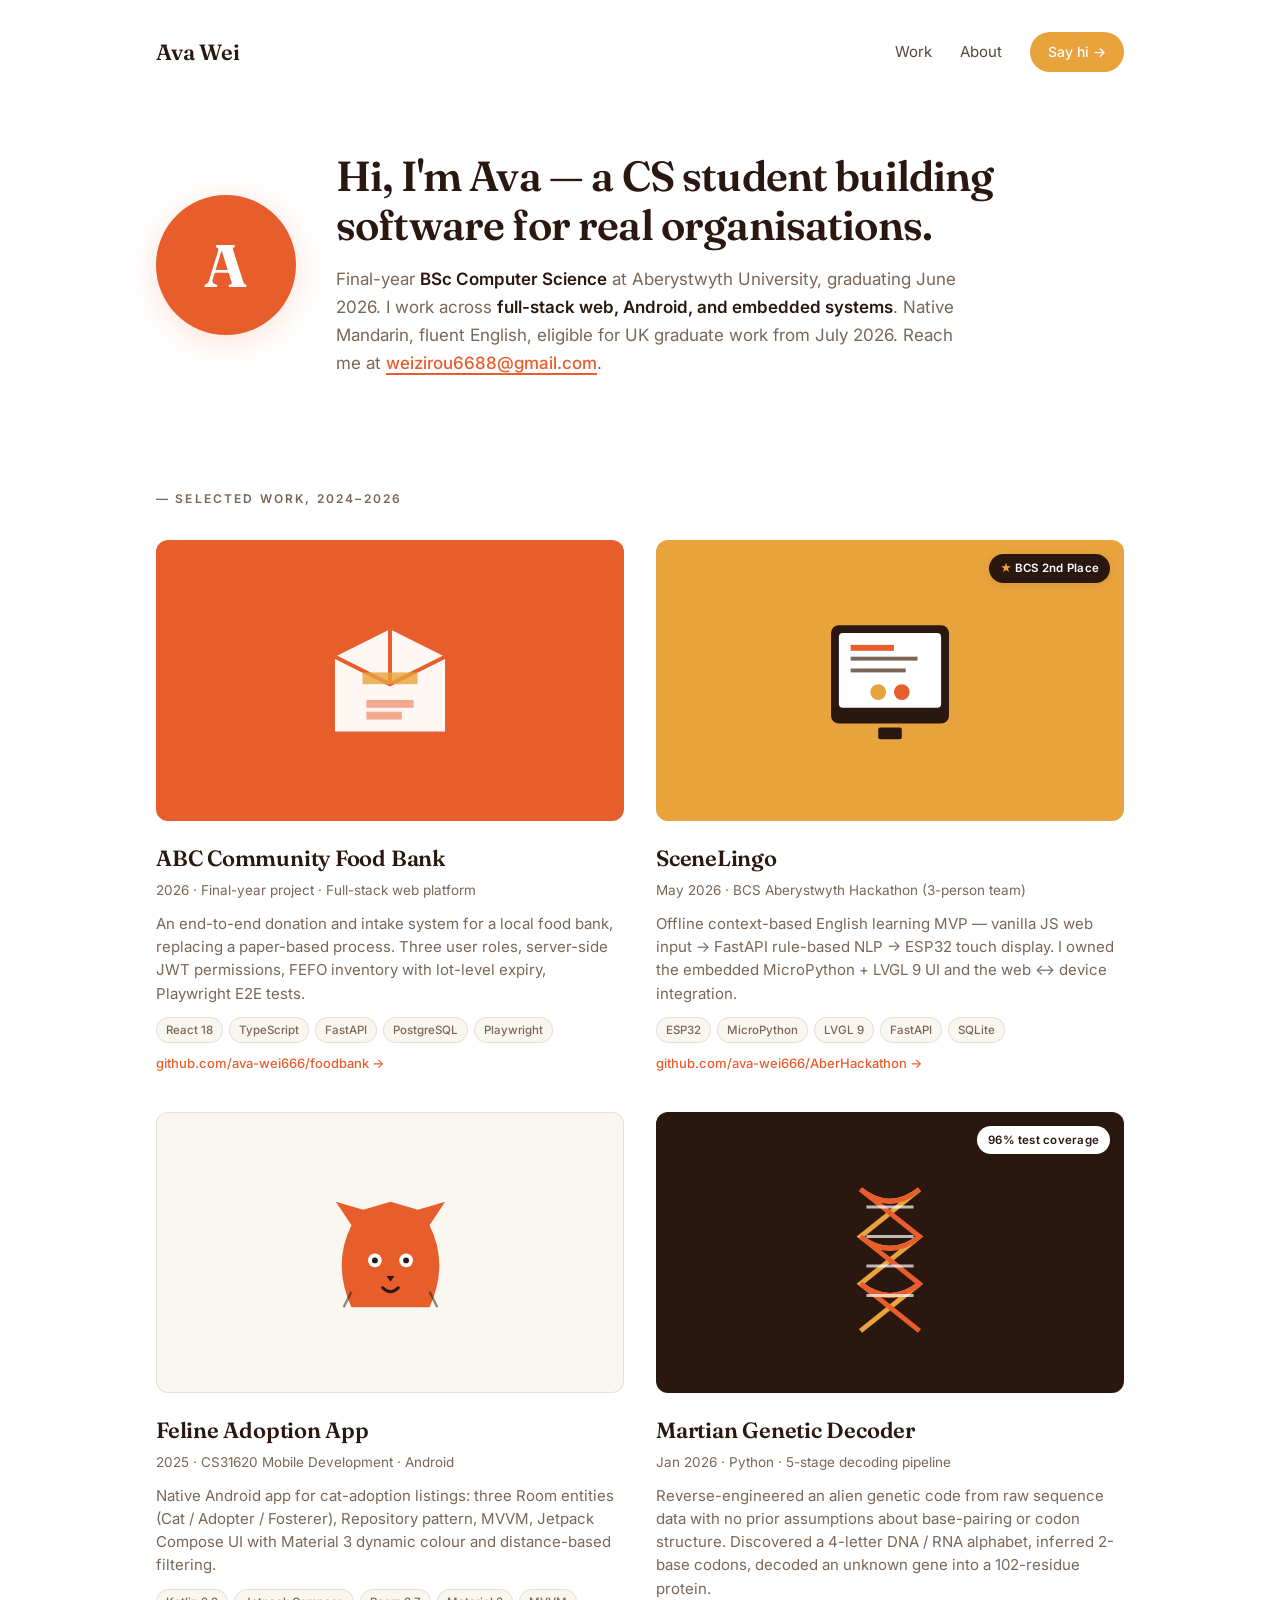
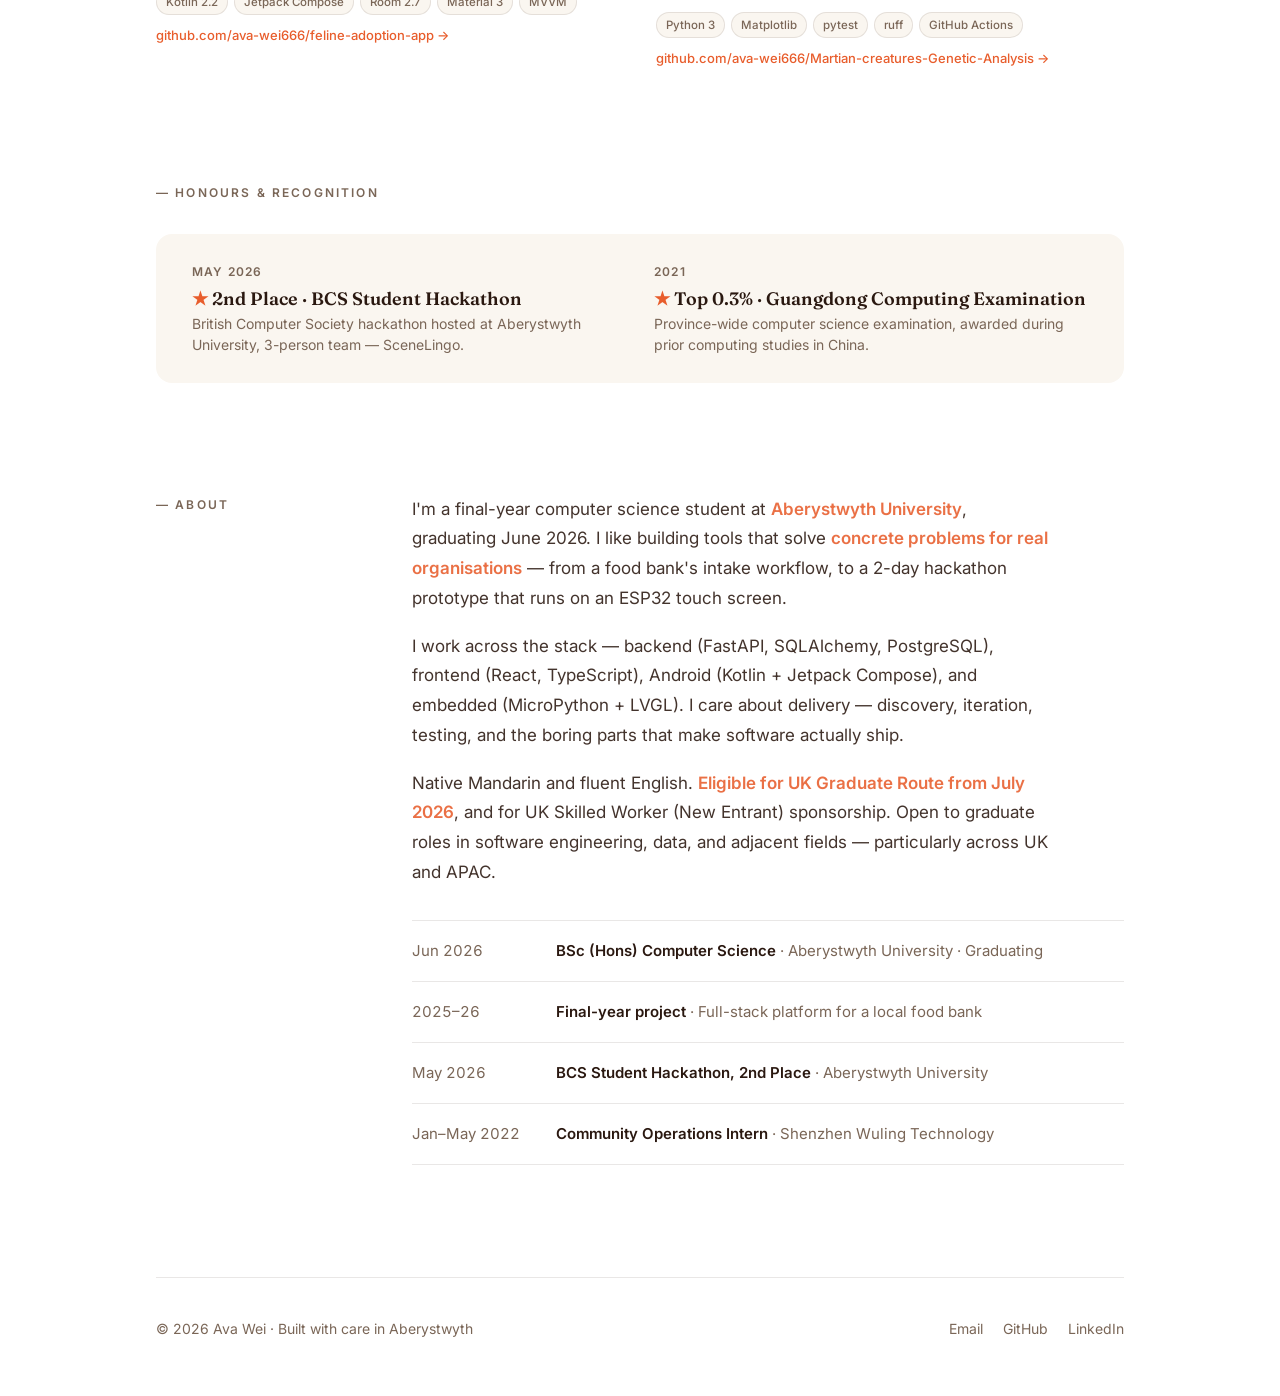
==== index.html @ 864cda0d "Initial portfolio site" ====
<!DOCTYPE html>
<html lang="en">
<head>
<meta charset="UTF-8">
<meta name="viewport" content="width=device-width, initial-scale=1.0">
<title>Ava Wei — Portfolio</title>
<meta name="description" content="Final-year Computer Science student at Aberystwyth University. I build software for real organisations — from a food-bank platform to an embedded language-learning device.">
<meta name="author" content="Ava Wei">

<meta property="og:title" content="Ava Wei — Portfolio">
<meta property="og:description" content="Final-year CS student at Aberystwyth. I build software for real organisations.">
<meta property="og:type" content="website">

<link rel="preconnect" href="https://fonts.googleapis.com">
<link rel="preconnect" href="https://fonts.gstatic.com" crossorigin>
<link href="https://fonts.googleapis.com/css2?family=Fraunces:opsz,wght@9..144,400;9..144,500;9..144,600;9..144,700&family=Inter:wght@400;500;600&display=swap" rel="stylesheet">

<style>
  :root {
    --bg: #FFFFFF;
    --text: #2A1810;
    --accent: #E8A33D;
    --accent-hover: #D4912D;
    --secondary: #E85D2C;
    --muted: #7A6657;
    --line: rgba(42, 24, 16, 0.10);
    --card: #FAF6F0;
  }

  * { box-sizing: border-box; }
  html { scroll-behavior: smooth; }
  body {
    margin: 0;
    background: var(--bg);
    color: var(--text);
    font-family: "Inter", -apple-system, BlinkMacSystemFont, "Segoe UI", "PingFang SC", "Microsoft YaHei", sans-serif;
    font-size: 16px;
    line-height: 1.6;
    -webkit-font-smoothing: antialiased;
  }

  a { color: inherit; text-decoration: none; }

  .container {
    max-width: 1080px;
    margin: 0 auto;
    padding: 0 56px;
  }

  /* ============ Nav ============ */
  .nav {
    display: flex;
    justify-content: space-between;
    align-items: center;
    padding: 32px 0 0;
    font-size: 15px;
  }
  .logo {
    font-family: "Fraunces", Georgia, serif;
    font-size: 22px;
    font-weight: 600;
    letter-spacing: -0.01em;
  }
  .nav-links {
    display: flex;
    gap: 28px;
    align-items: center;
  }
  .nav-links a {
    opacity: 0.8;
    transition: opacity 0.15s;
  }
  .nav-links a:hover { opacity: 1; }
  .nav-cta {
    background: var(--accent);
    color: #fff !important;
    opacity: 1 !important;
    padding: 9px 18px;
    border-radius: 999px;
    font-weight: 500;
    font-size: 14px;
    transition: background 0.15s;
  }
  .nav-cta:hover { background: var(--accent-hover); }

  /* ============ Hero ============ */
  .hero {
    display: grid;
    grid-template-columns: 140px 1fr;
    gap: 40px;
    align-items: center;
    padding: 80px 0 56px;
  }
  .avatar {
    width: 140px;
    height: 140px;
    border-radius: 50%;
    background: var(--secondary);
    display: flex;
    align-items: center;
    justify-content: center;
    color: #fff;
    font-family: "Fraunces", Georgia, serif;
    font-size: 60px;
    font-weight: 700;
    box-shadow: 0 6px 32px rgba(232, 93, 44, 0.18);
  }
  .hero h1 {
    font-family: "Fraunces", Georgia, serif;
    font-size: 42px;
    font-weight: 600;
    margin: 0 0 16px;
    line-height: 1.15;
    letter-spacing: -0.02em;
    max-width: 720px;
  }
  .hero p {
    font-size: 17px;
    line-height: 1.65;
    margin: 0;
    color: var(--muted);
    max-width: 620px;
  }
  .hero p a {
    color: var(--secondary);
    text-decoration: underline;
    text-decoration-thickness: 2px;
    text-underline-offset: 4px;
    font-weight: 500;
    transition: color 0.15s;
  }
  .hero p a:hover { color: var(--accent); }
  .hero p strong { color: var(--text); font-weight: 600; }

  /* ============ Section ============ */
  section { padding: 56px 0; }
  .section-title {
    font-size: 12px;
    text-transform: uppercase;
    letter-spacing: 0.18em;
    color: var(--muted);
    margin: 0 0 32px;
    font-weight: 600;
  }

  /* ============ Work Grid ============ */
  .work-grid {
    display: grid;
    grid-template-columns: 1fr 1fr;
    gap: 36px 32px;
  }
  .card {
    transition: transform 0.2s;
    position: relative;
  }
  .card a.card-link {
    display: block;
    color: inherit;
  }
  .card:hover { transform: translateY(-3px); }
  .card .illust {
    aspect-ratio: 5/3;
    border-radius: 12px;
    position: relative;
    overflow: hidden;
    display: flex;
    align-items: center;
    justify-content: center;
  }
  .card-1 .illust { background: var(--secondary); }
  .card-2 .illust { background: var(--accent); }
  .card-3 .illust { background: var(--card); border: 1px solid var(--line); }
  .card-4 .illust { background: #2A1810; }

  .card .illust svg { width: 50%; height: 70%; }

  .badge {
    position: absolute;
    top: 14px; right: 14px;
    background: #fff;
    color: var(--text);
    padding: 5px 11px;
    border-radius: 999px;
    font-size: 11.5px;
    font-weight: 600;
    letter-spacing: 0.02em;
    box-shadow: 0 2px 8px rgba(0,0,0,0.08);
  }
  .badge.badge-honor { background: var(--text); color: #fff; }
  .badge.badge-honor::before { content: "★ "; color: var(--accent); }

  .card h3 {
    font-family: "Fraunces", Georgia, serif;
    font-size: 22px;
    margin: 20px 0 4px;
    font-weight: 600;
    letter-spacing: -0.01em;
  }
  .card .meta {
    color: var(--muted);
    font-size: 13.5px;
    margin-bottom: 10px;
  }
  .card .desc {
    font-size: 15px;
    color: var(--muted);
    line-height: 1.55;
    margin: 0 0 12px;
  }
  .card .stack {
    display: flex; flex-wrap: wrap; gap: 6px;
    margin: 12px 0 4px;
  }
  .card .stack span {
    font-size: 11.5px;
    background: var(--card);
    color: var(--muted);
    padding: 3px 9px;
    border-radius: 999px;
    border: 1px solid var(--line);
    font-weight: 500;
  }
  .card .repo {
    color: var(--secondary);
    font-size: 13px;
    font-weight: 500;
    display: inline-flex; align-items: center; gap: 4px;
    margin-top: 6px;
  }
  .card .repo:hover { color: var(--accent); }

  /* ============ Honours strip ============ */
  .honours {
    background: var(--card);
    border-radius: 16px;
    padding: 28px 36px;
    display: grid;
    grid-template-columns: 1fr 1fr;
    gap: 28px;
    margin-top: 8px;
  }
  .honour-item .when {
    font-size: 12px;
    color: var(--muted);
    text-transform: uppercase;
    letter-spacing: 0.1em;
    font-weight: 600;
    margin-bottom: 6px;
  }
  .honour-item .what {
    font-family: "Fraunces", Georgia, serif;
    font-size: 18px;
    font-weight: 600;
    margin-bottom: 2px;
    line-height: 1.3;
  }
  .honour-item .what .star { color: var(--secondary); }
  .honour-item .detail {
    font-size: 14px;
    color: var(--muted);
    line-height: 1.5;
  }

  /* ============ About ============ */
  .about {
    display: grid;
    grid-template-columns: 200px 1fr;
    gap: 56px;
  }
  .about p {
    font-size: 17px;
    line-height: 1.75;
    color: var(--text);
    opacity: 0.88;
    margin: 0 0 18px;
    max-width: 640px;
  }
  .about p strong { color: var(--secondary); font-weight: 600; }
  .about p a {
    color: var(--secondary);
    text-decoration: underline;
    text-underline-offset: 3px;
  }

  .timeline {
    margin-top: 32px;
    border-top: 1px solid var(--line);
  }
  .timeline-row {
    display: grid;
    grid-template-columns: 120px 1fr;
    gap: 24px;
    padding: 18px 0;
    border-bottom: 1px solid var(--line);
    font-size: 15px;
  }
  .timeline-row .when {
    color: var(--muted);
    font-variant-numeric: tabular-nums;
  }
  .timeline-row .what strong {
    font-weight: 600;
    color: var(--text);
  }
  .timeline-row .what .where {
    color: var(--muted);
    margin-left: 4px;
  }

  /* ============ Footer ============ */
  footer {
    border-top: 1px solid var(--line);
    margin-top: 56px;
    padding: 40px 0 56px;
    display: flex;
    justify-content: space-between;
    align-items: center;
    font-size: 14px;
    color: var(--muted);
  }
  footer .social { display: flex; gap: 20px; }
  footer .social a {
    transition: color 0.15s;
  }
  footer .social a:hover { color: var(--secondary); }

  /* ============ Mobile ============ */
  @media (max-width: 768px) {
    .container { padding: 0 24px; }
    .nav { font-size: 14px; }
    .nav-links { gap: 14px; }
    .nav-links a:not(.nav-cta) { display: none; }
    .hero {
      grid-template-columns: 1fr;
      gap: 24px;
      padding: 48px 0 32px;
    }
    .avatar { width: 96px; height: 96px; font-size: 42px; }
    .hero h1 { font-size: 30px; }
    .work-grid { grid-template-columns: 1fr; gap: 28px; }
    .honours { grid-template-columns: 1fr; padding: 24px; }
    .about { grid-template-columns: 1fr; gap: 24px; }
    .timeline-row { grid-template-columns: 1fr; gap: 4px; }
    footer { flex-direction: column; gap: 16px; align-items: flex-start; }
  }
</style>
</head>
<body>

<div class="container">

  <!-- ============ Nav ============ -->
  <nav class="nav">
    <a href="#" class="logo">Ava Wei</a>
    <div class="nav-links">
      <a href="#work">Work</a>
      <a href="#about">About</a>
      <a href="mailto:weizirou6688@gmail.com" class="nav-cta">Say hi →</a>
    </div>
  </nav>

  <!-- ============ Hero ============ -->
  <header class="hero">
    <div class="avatar">A</div>
    <div>
      <h1>Hi, I'm Ava — a CS student building software for real organisations.</h1>
      <p>Final-year <strong>BSc Computer Science</strong> at Aberystwyth University, graduating June 2026. I work across <strong>full-stack web, Android, and embedded systems</strong>. Native Mandarin, fluent English, eligible for UK graduate work from July 2026. Reach me at <a href="mailto:weizirou6688@gmail.com">weizirou6688@gmail.com</a>.</p>
    </div>
  </header>

  <!-- ============ Work ============ -->
  <section id="work">
    <h2 class="section-title">— Selected Work, 2024–2026</h2>
    <div class="work-grid">

      <!-- Foodbank -->
      <article class="card card-1">
        <a class="card-link" href="https://github.com/ava-wei666/foodbank" target="_blank" rel="noopener">
          <div class="illust">
            <svg viewBox="0 0 100 100" fill="none" xmlns="http://www.w3.org/2000/svg" aria-label="Food bank package illustration">
              <path d="M22 38 L50 24 L78 38 L78 76 L22 76 Z" fill="#FFFFFF" opacity="0.95"/>
              <path d="M22 38 L50 52 L78 38" stroke="#E85D2C" stroke-width="2" fill="none"/>
              <path d="M50 24 L50 52" stroke="#E85D2C" stroke-width="2"/>
              <rect x="36" y="46" width="28" height="6" fill="#E8A33D" opacity="0.8"/>
              <rect x="38" y="60" width="24" height="4" fill="#E85D2C" opacity="0.5"/>
              <rect x="38" y="66" width="18" height="4" fill="#E85D2C" opacity="0.5"/>
            </svg>
          </div>
          <h3>ABC Community Food Bank</h3>
          <div class="meta">2026 · Final-year project · Full-stack web platform</div>
          <p class="desc">An end-to-end donation and intake system for a local food bank, replacing a paper-based process. Three user roles, server-side JWT permissions, FEFO inventory with lot-level expiry, Playwright E2E tests.</p>
          <div class="stack">
            <span>React 18</span><span>TypeScript</span><span>FastAPI</span><span>PostgreSQL</span><span>Playwright</span>
          </div>
          <div class="repo">github.com/ava-wei666/foodbank →</div>
        </a>
      </article>

      <!-- SceneLingo -->
      <article class="card card-2">
        <a class="card-link" href="https://github.com/ava-wei666/AberHackathon" target="_blank" rel="noopener">
          <div class="illust">
            <span class="badge badge-honor">BCS 2nd Place</span>
            <svg viewBox="0 0 100 100" fill="none" xmlns="http://www.w3.org/2000/svg" aria-label="Embedded display illustration">
              <rect x="20" y="22" width="60" height="50" rx="4" fill="#2A1810"/>
              <rect x="24" y="26" width="52" height="38" rx="2" fill="#FFFFFF"/>
              <rect x="30" y="32" width="22" height="3" fill="#E85D2C"/>
              <rect x="30" y="38" width="34" height="2" fill="#7A6657"/>
              <rect x="30" y="44" width="28" height="2" fill="#7A6657"/>
              <circle cx="44" cy="56" r="4" fill="#E8A33D"/>
              <circle cx="56" cy="56" r="4" fill="#E85D2C"/>
              <rect x="44" y="74" width="12" height="6" rx="1" fill="#2A1810"/>
            </svg>
          </div>
          <h3>SceneLingo</h3>
          <div class="meta">May 2026 · BCS Aberystwyth Hackathon (3-person team)</div>
          <p class="desc">Offline context-based English learning MVP — vanilla JS web input → FastAPI rule-based NLP → ESP32 touch display. I owned the embedded MicroPython + LVGL 9 UI and the web ↔ device integration.</p>
          <div class="stack">
            <span>ESP32</span><span>MicroPython</span><span>LVGL 9</span><span>FastAPI</span><span>SQLite</span>
          </div>
          <div class="repo">github.com/ava-wei666/AberHackathon →</div>
        </a>
      </article>

      <!-- Feline Adoption -->
      <article class="card card-3">
        <a class="card-link" href="https://github.com/ava-wei666/feline-adoption-app" target="_blank" rel="noopener">
          <div class="illust">
            <svg viewBox="0 0 100 100" fill="none" xmlns="http://www.w3.org/2000/svg" aria-label="Cat illustration">
              <path d="M30 36 L22 24 L36 28 L50 24 L64 28 L78 24 L70 36 Q80 56 70 78 L30 78 Q20 56 30 36 Z" fill="#E85D2C"/>
              <circle cx="42" cy="54" r="3.5" fill="#FFFFFF"/>
              <circle cx="58" cy="54" r="3.5" fill="#FFFFFF"/>
              <circle cx="42" cy="54" r="1.5" fill="#2A1810"/>
              <circle cx="58" cy="54" r="1.5" fill="#2A1810"/>
              <path d="M48 62 L50 65 L52 62 Z" fill="#2A1810"/>
              <path d="M46 68 Q50 72 54 68" stroke="#2A1810" stroke-width="1.5" fill="none" stroke-linecap="round"/>
              <path d="M30 70 L26 78 M70 70 L74 78" stroke="#2A1810" stroke-width="1.2" opacity="0.5"/>
            </svg>
          </div>
          <h3>Feline Adoption App</h3>
          <div class="meta">2025 · CS31620 Mobile Development · Android</div>
          <p class="desc">Native Android app for cat-adoption listings: three Room entities (Cat / Adopter / Fosterer), Repository pattern, MVVM, Jetpack Compose UI with Material 3 dynamic colour and distance-based filtering.</p>
          <div class="stack">
            <span>Kotlin 2.2</span><span>Jetpack Compose</span><span>Room 2.7</span><span>Material 3</span><span>MVVM</span>
          </div>
          <div class="repo">github.com/ava-wei666/feline-adoption-app →</div>
        </a>
      </article>

      <!-- Martian -->
      <article class="card card-4">
        <a class="card-link" href="https://github.com/ava-wei666/Martian-creatures-Genetic-Analysis" target="_blank" rel="noopener">
          <div class="illust">
            <span class="badge">96% test coverage</span>
            <svg viewBox="0 0 100 100" fill="none" xmlns="http://www.w3.org/2000/svg" aria-label="DNA helix illustration">
              <path d="M35 18 Q50 30 65 18 Q50 30 35 42 Q50 54 65 42 Q50 54 35 66 Q50 78 65 66 Q50 78 35 90" stroke="#E8A33D" stroke-width="2.5" fill="none"/>
              <path d="M65 18 Q50 30 35 18 Q50 30 65 42 Q50 54 35 42 Q50 54 65 66 Q50 78 35 66 Q50 78 65 90" stroke="#E85D2C" stroke-width="2.5" fill="none"/>
              <line x1="38" y1="27" x2="62" y2="27" stroke="#FFFFFF" stroke-width="1.5" opacity="0.7"/>
              <line x1="38" y1="42" x2="62" y2="42" stroke="#FFFFFF" stroke-width="1.5" opacity="0.7"/>
              <line x1="38" y1="57" x2="62" y2="57" stroke="#FFFFFF" stroke-width="1.5" opacity="0.7"/>
              <line x1="38" y1="72" x2="62" y2="72" stroke="#FFFFFF" stroke-width="1.5" opacity="0.7"/>
            </svg>
          </div>
          <h3>Martian Genetic Decoder</h3>
          <div class="meta">Jan 2026 · Python · 5-stage decoding pipeline</div>
          <p class="desc">Reverse-engineered an alien genetic code from raw sequence data with no prior assumptions about base-pairing or codon structure. Discovered a 4-letter DNA / RNA alphabet, inferred 2-base codons, decoded an unknown gene into a 102-residue protein.</p>
          <div class="stack">
            <span>Python 3</span><span>Matplotlib</span><span>pytest</span><span>ruff</span><span>GitHub Actions</span>
          </div>
          <div class="repo">github.com/ava-wei666/Martian-creatures-Genetic-Analysis →</div>
        </a>
      </article>

    </div>
  </section>

  <!-- ============ Honours strip ============ -->
  <section>
    <h2 class="section-title">— Honours & Recognition</h2>
    <div class="honours">
      <div class="honour-item">
        <div class="when">May 2026</div>
        <div class="what"><span class="star">★</span> 2nd Place · BCS Student Hackathon</div>
        <div class="detail">British Computer Society hackathon hosted at Aberystwyth University, 3-person team — SceneLingo.</div>
      </div>
      <div class="honour-item">
        <div class="when">2021</div>
        <div class="what"><span class="star">★</span> Top 0.3% · Guangdong Computing Examination</div>
        <div class="detail">Province-wide computer science examination, awarded during prior computing studies in China.</div>
      </div>
    </div>
  </section>

  <!-- ============ About ============ -->
  <section id="about">
    <div class="about">
      <h2 class="section-title">— About</h2>
      <div>
        <p>I'm a final-year computer science student at <strong>Aberystwyth University</strong>, graduating June 2026. I like building tools that solve <strong>concrete problems for real organisations</strong> — from a food bank's intake workflow, to a 2-day hackathon prototype that runs on an ESP32 touch screen.</p>
        <p>I work across the stack — backend (FastAPI, SQLAlchemy, PostgreSQL), frontend (React, TypeScript), Android (Kotlin + Jetpack Compose), and embedded (MicroPython + LVGL). I care about delivery — discovery, iteration, testing, and the boring parts that make software actually ship.</p>
        <p>Native Mandarin and fluent English. <strong>Eligible for UK Graduate Route from July 2026</strong>, and for UK Skilled Worker (New Entrant) sponsorship. Open to graduate roles in software engineering, data, and adjacent fields — particularly across UK and APAC.</p>

        <div class="timeline">
          <div class="timeline-row">
            <span class="when">Jun 2026</span>
            <span class="what"><strong>BSc (Hons) Computer Science</strong><span class="where">· Aberystwyth University · Graduating</span></span>
          </div>
          <div class="timeline-row">
            <span class="when">2025–26</span>
            <span class="what"><strong>Final-year project</strong><span class="where">· Full-stack platform for a local food bank</span></span>
          </div>
          <div class="timeline-row">
            <span class="when">May 2026</span>
            <span class="what"><strong>BCS Student Hackathon, 2nd Place</strong><span class="where">· Aberystwyth University</span></span>
          </div>
          <div class="timeline-row">
            <span class="when">Jan–May 2022</span>
            <span class="what"><strong>Community Operations Intern</strong><span class="where">· Shenzhen Wuling Technology</span></span>
          </div>
        </div>
      </div>
    </div>
  </section>

  <!-- ============ Footer ============ -->
  <footer>
    <span>© 2026 Ava Wei · Built with care in Aberystwyth</span>
    <div class="social">
      <a href="mailto:weizirou6688@gmail.com">Email</a>
      <a href="https://github.com/ava-wei666" target="_blank" rel="noopener">GitHub</a>
      <a href="https://www.linkedin.com/in/ava-wei-b43678387" target="_blank" rel="noopener">LinkedIn</a>
    </div>
  </footer>

</div>

</body>
</html>
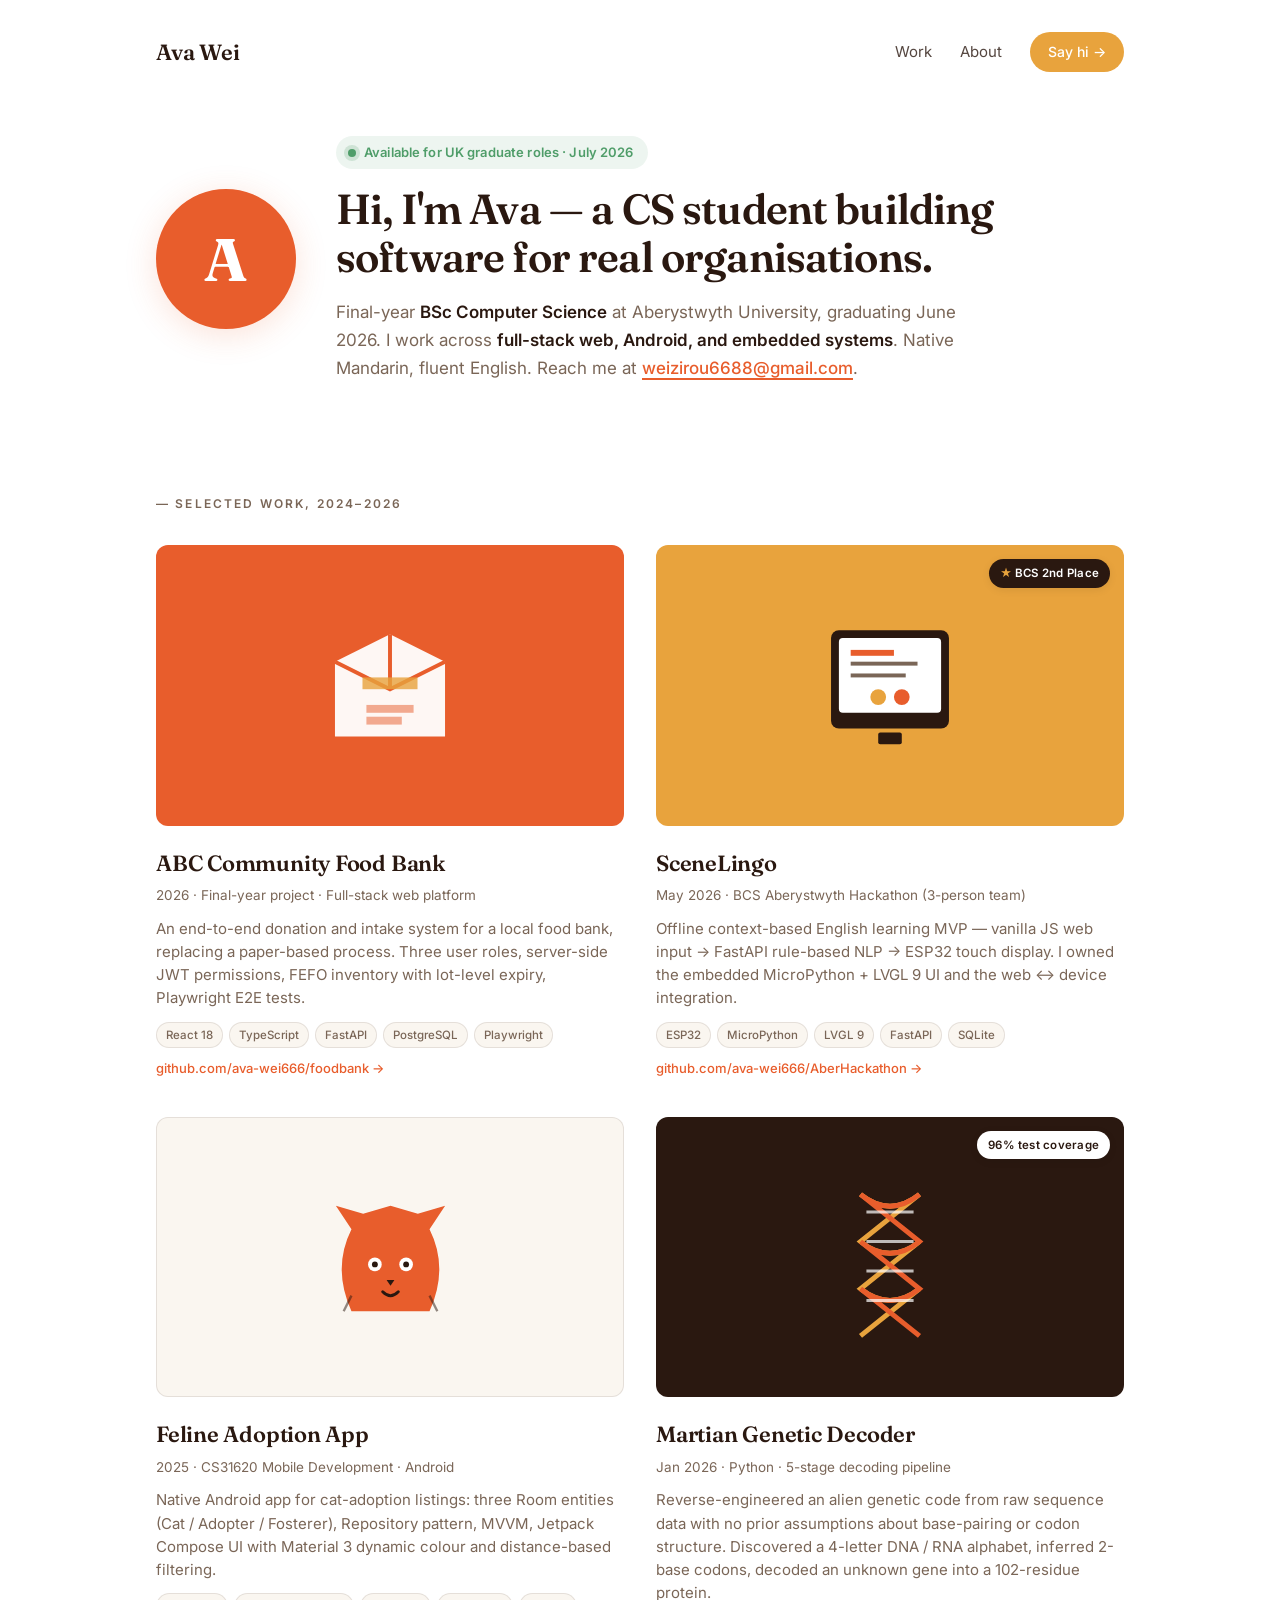
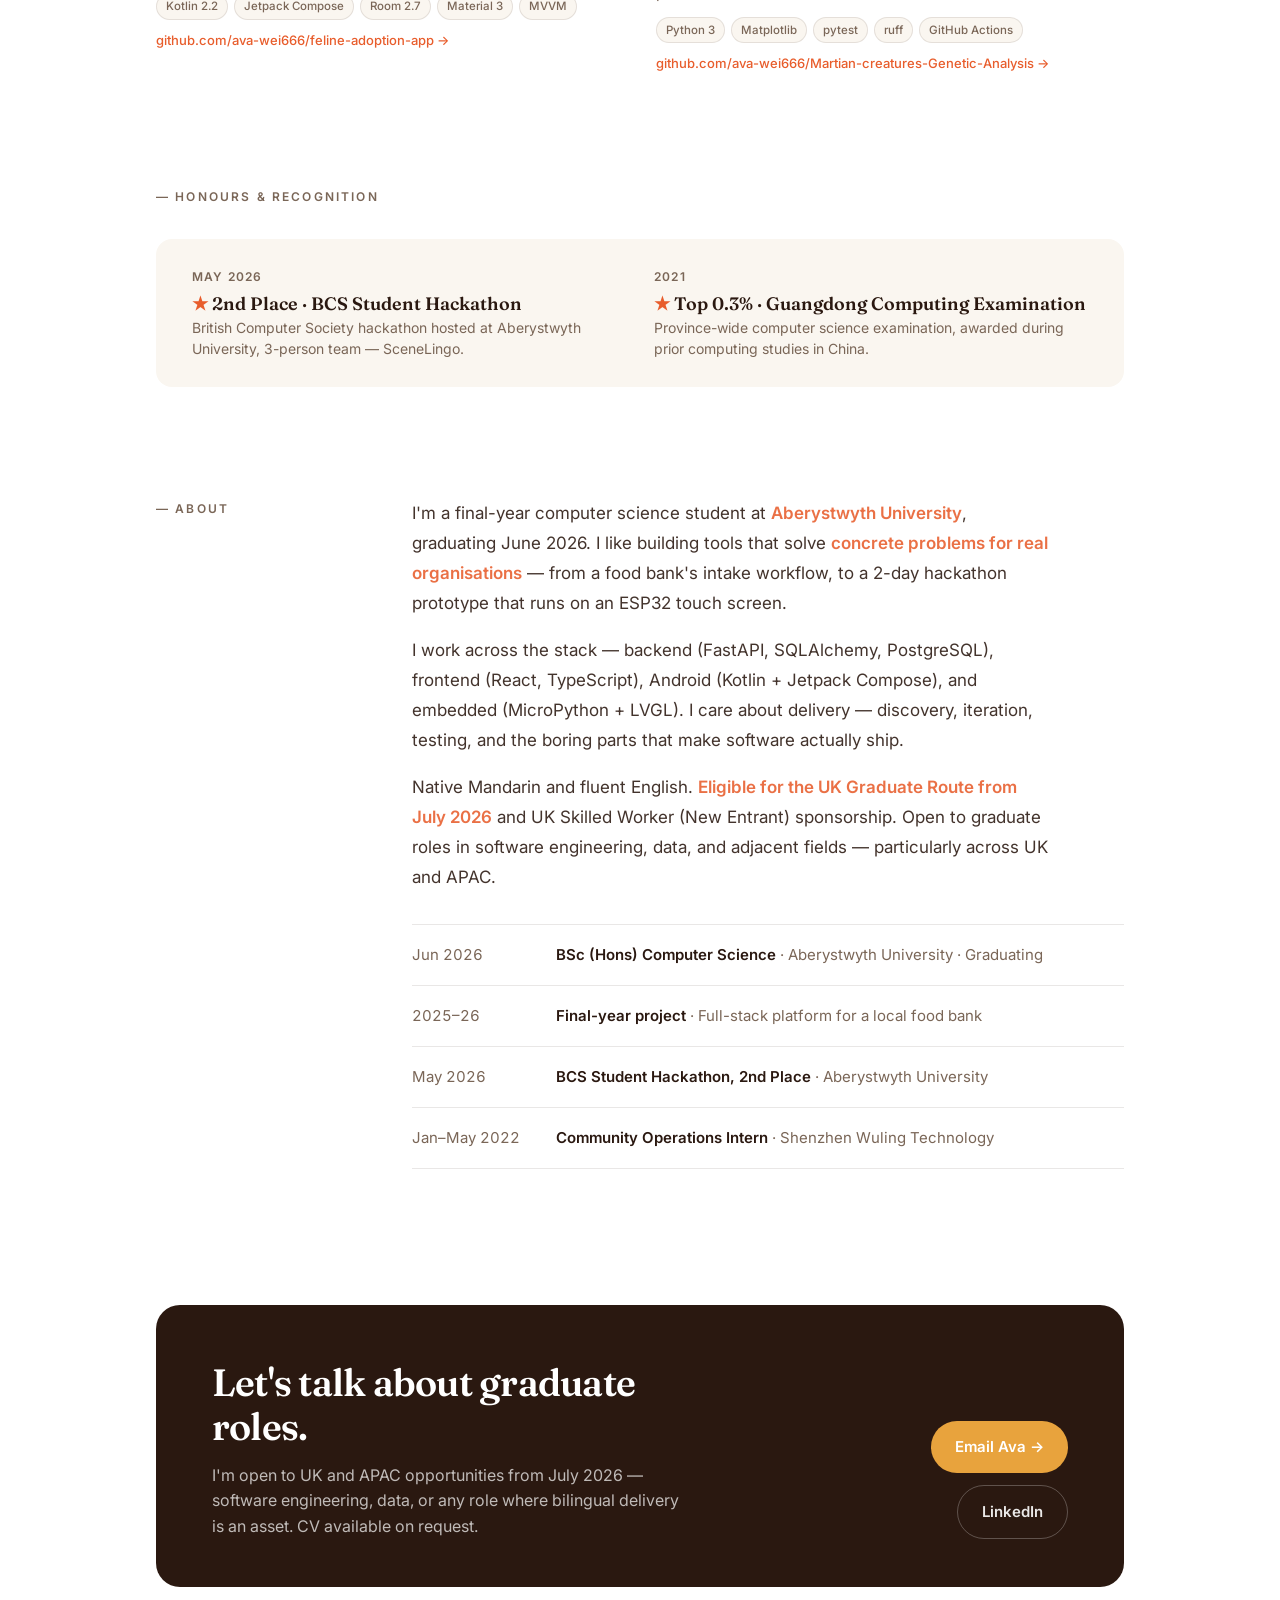
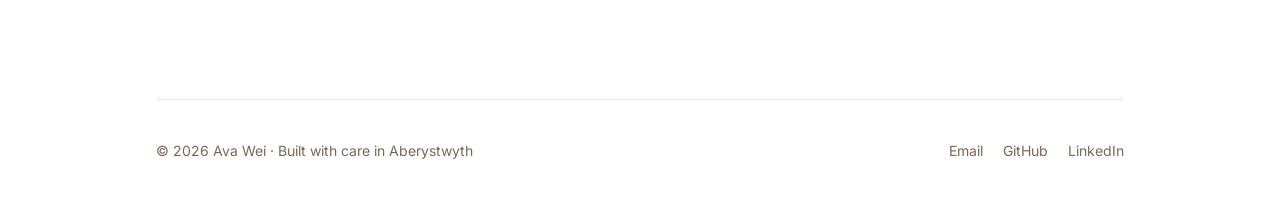
==== commit f5373aa8: "Add favicon, OG image, SEO meta, contact CTA, 404 + a11y + print" ====
--- a/index.html
+++ b/index.html
@@ -6,10 +6,48 @@
 <title>Ava Wei — Portfolio</title>
 <meta name="description" content="Final-year Computer Science student at Aberystwyth University. I build software for real organisations — from a food-bank platform to an embedded language-learning device.">
 <meta name="author" content="Ava Wei">
-
+<link rel="canonical" href="https://ava-wei666.github.io/">
+
+<!-- Favicon -->
+<link rel="icon" type="image/svg+xml" href="/favicon.svg">
+
+<!-- Open Graph -->
+<meta property="og:type" content="website">
+<meta property="og:url" content="https://ava-wei666.github.io/">
 <meta property="og:title" content="Ava Wei — Portfolio">
 <meta property="og:description" content="Final-year CS student at Aberystwyth. I build software for real organisations.">
-<meta property="og:type" content="website">
+<meta property="og:image" content="https://ava-wei666.github.io/og-image.png">
+<meta property="og:image:width" content="1200">
+<meta property="og:image:height" content="630">
+
+<!-- Twitter card -->
+<meta name="twitter:card" content="summary_large_image">
+<meta name="twitter:title" content="Ava Wei — Portfolio">
+<meta name="twitter:description" content="Final-year CS student at Aberystwyth. I build software for real organisations.">
+<meta name="twitter:image" content="https://ava-wei666.github.io/og-image.png">
+
+<!-- Structured data: Person -->
+<script type="application/ld+json">
+{
+  "@context": "https://schema.org",
+  "@type": "Person",
+  "name": "Ava Wei",
+  "url": "https://ava-wei666.github.io",
+  "email": "weizirou6688@gmail.com",
+  "image": "https://ava-wei666.github.io/og-image.png",
+  "jobTitle": "Computer Science Student",
+  "alumniOf": {
+    "@type": "EducationalOrganization",
+    "name": "Aberystwyth University",
+    "url": "https://www.aber.ac.uk"
+  },
+  "knowsLanguage": ["Mandarin Chinese", "English"],
+  "sameAs": [
+    "https://github.com/ava-wei666",
+    "https://www.linkedin.com/in/ava-wei-b43678387"
+  ]
+}
+</script>
 
 <link rel="preconnect" href="https://fonts.googleapis.com">
 <link rel="preconnect" href="https://fonts.gstatic.com" crossorigin>
@@ -25,6 +63,7 @@
     --muted: #7A6657;
     --line: rgba(42, 24, 16, 0.10);
     --card: #FAF6F0;
+    --avail: #4F9D69;
   }
 
   * { box-sizing: border-box; }
@@ -40,6 +79,24 @@
   }
 
   a { color: inherit; text-decoration: none; }
+  a:focus-visible, button:focus-visible {
+    outline: 2px solid var(--accent);
+    outline-offset: 4px;
+    border-radius: 4px;
+  }
+
+  /* Skip link for keyboard / screen reader users */
+  .skip-link {
+    position: absolute;
+    top: -100px; left: 16px;
+    background: var(--text);
+    color: #fff;
+    padding: 10px 16px;
+    border-radius: 8px;
+    font-size: 14px;
+    z-index: 1000;
+  }
+  .skip-link:focus { top: 16px; }
 
   .container {
     max-width: 1080px;
@@ -89,7 +146,7 @@
     grid-template-columns: 140px 1fr;
     gap: 40px;
     align-items: center;
-    padding: 80px 0 56px;
+    padding: 64px 0 56px;
   }
   .avatar {
     width: 140px;
@@ -105,6 +162,31 @@
     font-weight: 700;
     box-shadow: 0 6px 32px rgba(232, 93, 44, 0.18);
   }
+
+  .availability {
+    display: inline-flex;
+    align-items: center;
+    gap: 8px;
+    background: rgba(79, 157, 105, 0.10);
+    color: var(--avail);
+    padding: 6px 14px 6px 12px;
+    border-radius: 999px;
+    font-size: 13px;
+    font-weight: 600;
+    margin-bottom: 16px;
+    letter-spacing: 0.01em;
+  }
+  .availability .dot {
+    width: 8px; height: 8px; border-radius: 50%;
+    background: var(--avail);
+    box-shadow: 0 0 0 4px rgba(79, 157, 105, 0.2);
+    animation: pulse 2s ease-in-out infinite;
+  }
+  @keyframes pulse {
+    0%, 100% { box-shadow: 0 0 0 4px rgba(79, 157, 105, 0.2); }
+    50% { box-shadow: 0 0 0 6px rgba(79, 157, 105, 0.05); }
+  }
+
   .hero h1 {
     font-family: "Fraunces", Georgia, serif;
     font-size: 42px;
@@ -307,6 +389,61 @@
     margin-left: 4px;
   }
 
+  /* ============ Contact CTA ============ */
+  .contact {
+    background: var(--text);
+    color: #fff;
+    border-radius: 24px;
+    padding: 56px 56px 48px;
+    margin-top: 24px;
+    display: grid;
+    grid-template-columns: 1fr auto;
+    gap: 40px;
+    align-items: end;
+  }
+  .contact h2 {
+    font-family: "Fraunces", Georgia, serif;
+    font-size: 38px;
+    font-weight: 600;
+    line-height: 1.15;
+    letter-spacing: -0.02em;
+    margin: 0 0 14px;
+    max-width: 520px;
+  }
+  .contact p {
+    color: rgba(255,255,255,0.7);
+    font-size: 16px;
+    line-height: 1.6;
+    margin: 0;
+    max-width: 480px;
+  }
+  .contact .actions {
+    display: flex;
+    flex-direction: column;
+    gap: 12px;
+    align-items: flex-end;
+  }
+  .contact .actions a {
+    background: var(--accent);
+    color: #fff;
+    padding: 14px 24px;
+    border-radius: 999px;
+    font-weight: 600;
+    font-size: 15px;
+    transition: background 0.15s;
+    white-space: nowrap;
+  }
+  .contact .actions a:hover { background: var(--accent-hover); }
+  .contact .actions a.secondary {
+    background: transparent;
+    border: 1px solid rgba(255,255,255,0.25);
+    color: rgba(255,255,255,0.9);
+  }
+  .contact .actions a.secondary:hover {
+    background: rgba(255,255,255,0.08);
+    border-color: rgba(255,255,255,0.4);
+  }
+
   /* ============ Footer ============ */
   footer {
     border-top: 1px solid var(--line);
@@ -333,7 +470,7 @@
     .hero {
       grid-template-columns: 1fr;
       gap: 24px;
-      padding: 48px 0 32px;
+      padding: 40px 0 32px;
     }
     .avatar { width: 96px; height: 96px; font-size: 42px; }
     .hero h1 { font-size: 30px; }
@@ -341,16 +478,48 @@
     .honours { grid-template-columns: 1fr; padding: 24px; }
     .about { grid-template-columns: 1fr; gap: 24px; }
     .timeline-row { grid-template-columns: 1fr; gap: 4px; }
+    .contact {
+      grid-template-columns: 1fr;
+      padding: 36px 28px;
+      gap: 24px;
+    }
+    .contact h2 { font-size: 28px; }
+    .contact .actions { flex-direction: row; align-items: stretch; flex-wrap: wrap; }
+    .contact .actions a { flex: 1; text-align: center; padding: 12px 18px; }
     footer { flex-direction: column; gap: 16px; align-items: flex-start; }
+  }
+
+  /* ============ Print ============ */
+  @media print {
+    body { font-size: 11pt; color: #000; background: #fff; }
+    .nav-cta, .contact .actions, .skip-link { display: none; }
+    .nav { padding: 0; }
+    .container { padding: 0 12mm; max-width: none; }
+    .hero { padding: 16pt 0; }
+    .hero h1 { font-size: 22pt; }
+    .avatar { box-shadow: none; }
+    section { padding: 12pt 0; page-break-inside: avoid; }
+    .card { page-break-inside: avoid; }
+    .work-grid { gap: 12pt; }
+    .card .illust { display: none; }
+    .badge { display: none; }
+    .contact { background: #f5f5f5; color: #000; padding: 16pt; page-break-inside: avoid; }
+    .contact h2 { color: #000; font-size: 16pt; }
+    .contact p { color: #444; }
+    a[href^="http"]::after { content: " (" attr(href) ")"; font-size: 9pt; color: #666; word-break: break-all; }
+    a[href^="mailto"]::after { content: ""; }
+    .availability { display: none; }
   }
 </style>
 </head>
 <body>
 
+<a href="#work" class="skip-link">Skip to content</a>
+
 <div class="container">
 
   <!-- ============ Nav ============ -->
-  <nav class="nav">
+  <nav class="nav" aria-label="Primary">
     <a href="#" class="logo">Ava Wei</a>
     <div class="nav-links">
       <a href="#work">Work</a>
@@ -361,10 +530,11 @@
 
   <!-- ============ Hero ============ -->
   <header class="hero">
-    <div class="avatar">A</div>
+    <div class="avatar" aria-hidden="true">A</div>
     <div>
+      <div class="availability"><span class="dot" aria-hidden="true"></span> Available for UK graduate roles · July 2026</div>
       <h1>Hi, I'm Ava — a CS student building software for real organisations.</h1>
-      <p>Final-year <strong>BSc Computer Science</strong> at Aberystwyth University, graduating June 2026. I work across <strong>full-stack web, Android, and embedded systems</strong>. Native Mandarin, fluent English, eligible for UK graduate work from July 2026. Reach me at <a href="mailto:weizirou6688@gmail.com">weizirou6688@gmail.com</a>.</p>
+      <p>Final-year <strong>BSc Computer Science</strong> at Aberystwyth University, graduating June 2026. I work across <strong>full-stack web, Android, and embedded systems</strong>. Native Mandarin, fluent English. Reach me at <a href="mailto:weizirou6688@gmail.com">weizirou6688@gmail.com</a>.</p>
     </div>
   </header>
 
@@ -375,9 +545,9 @@
 
       <!-- Foodbank -->
       <article class="card card-1">
-        <a class="card-link" href="https://github.com/ava-wei666/foodbank" target="_blank" rel="noopener">
+        <a class="card-link" href="https://github.com/ava-wei666/foodbank" target="_blank" rel="noopener" aria-label="ABC Community Food Bank project on GitHub">
           <div class="illust">
-            <svg viewBox="0 0 100 100" fill="none" xmlns="http://www.w3.org/2000/svg" aria-label="Food bank package illustration">
+            <svg viewBox="0 0 100 100" fill="none" xmlns="http://www.w3.org/2000/svg" aria-hidden="true">
               <path d="M22 38 L50 24 L78 38 L78 76 L22 76 Z" fill="#FFFFFF" opacity="0.95"/>
               <path d="M22 38 L50 52 L78 38" stroke="#E85D2C" stroke-width="2" fill="none"/>
               <path d="M50 24 L50 52" stroke="#E85D2C" stroke-width="2"/>
@@ -398,10 +568,10 @@
 
       <!-- SceneLingo -->
       <article class="card card-2">
-        <a class="card-link" href="https://github.com/ava-wei666/AberHackathon" target="_blank" rel="noopener">
+        <a class="card-link" href="https://github.com/ava-wei666/AberHackathon" target="_blank" rel="noopener" aria-label="SceneLingo hackathon project on GitHub">
           <div class="illust">
             <span class="badge badge-honor">BCS 2nd Place</span>
-            <svg viewBox="0 0 100 100" fill="none" xmlns="http://www.w3.org/2000/svg" aria-label="Embedded display illustration">
+            <svg viewBox="0 0 100 100" fill="none" xmlns="http://www.w3.org/2000/svg" aria-hidden="true">
               <rect x="20" y="22" width="60" height="50" rx="4" fill="#2A1810"/>
               <rect x="24" y="26" width="52" height="38" rx="2" fill="#FFFFFF"/>
               <rect x="30" y="32" width="22" height="3" fill="#E85D2C"/>
@@ -424,9 +594,9 @@
 
       <!-- Feline Adoption -->
       <article class="card card-3">
-        <a class="card-link" href="https://github.com/ava-wei666/feline-adoption-app" target="_blank" rel="noopener">
+        <a class="card-link" href="https://github.com/ava-wei666/feline-adoption-app" target="_blank" rel="noopener" aria-label="Feline Adoption Android app on GitHub">
           <div class="illust">
-            <svg viewBox="0 0 100 100" fill="none" xmlns="http://www.w3.org/2000/svg" aria-label="Cat illustration">
+            <svg viewBox="0 0 100 100" fill="none" xmlns="http://www.w3.org/2000/svg" aria-hidden="true">
               <path d="M30 36 L22 24 L36 28 L50 24 L64 28 L78 24 L70 36 Q80 56 70 78 L30 78 Q20 56 30 36 Z" fill="#E85D2C"/>
               <circle cx="42" cy="54" r="3.5" fill="#FFFFFF"/>
               <circle cx="58" cy="54" r="3.5" fill="#FFFFFF"/>
@@ -449,10 +619,10 @@
 
       <!-- Martian -->
       <article class="card card-4">
-        <a class="card-link" href="https://github.com/ava-wei666/Martian-creatures-Genetic-Analysis" target="_blank" rel="noopener">
+        <a class="card-link" href="https://github.com/ava-wei666/Martian-creatures-Genetic-Analysis" target="_blank" rel="noopener" aria-label="Martian Genetic Decoder on GitHub">
           <div class="illust">
             <span class="badge">96% test coverage</span>
-            <svg viewBox="0 0 100 100" fill="none" xmlns="http://www.w3.org/2000/svg" aria-label="DNA helix illustration">
+            <svg viewBox="0 0 100 100" fill="none" xmlns="http://www.w3.org/2000/svg" aria-hidden="true">
               <path d="M35 18 Q50 30 65 18 Q50 30 35 42 Q50 54 65 42 Q50 54 35 66 Q50 78 65 66 Q50 78 35 90" stroke="#E8A33D" stroke-width="2.5" fill="none"/>
               <path d="M65 18 Q50 30 35 18 Q50 30 65 42 Q50 54 35 42 Q50 54 65 66 Q50 78 35 66 Q50 78 65 90" stroke="#E85D2C" stroke-width="2.5" fill="none"/>
               <line x1="38" y1="27" x2="62" y2="27" stroke="#FFFFFF" stroke-width="1.5" opacity="0.7"/>
@@ -498,7 +668,7 @@
       <div>
         <p>I'm a final-year computer science student at <strong>Aberystwyth University</strong>, graduating June 2026. I like building tools that solve <strong>concrete problems for real organisations</strong> — from a food bank's intake workflow, to a 2-day hackathon prototype that runs on an ESP32 touch screen.</p>
         <p>I work across the stack — backend (FastAPI, SQLAlchemy, PostgreSQL), frontend (React, TypeScript), Android (Kotlin + Jetpack Compose), and embedded (MicroPython + LVGL). I care about delivery — discovery, iteration, testing, and the boring parts that make software actually ship.</p>
-        <p>Native Mandarin and fluent English. <strong>Eligible for UK Graduate Route from July 2026</strong>, and for UK Skilled Worker (New Entrant) sponsorship. Open to graduate roles in software engineering, data, and adjacent fields — particularly across UK and APAC.</p>
+        <p>Native Mandarin and fluent English. <strong>Eligible for the UK Graduate Route from July 2026</strong> and UK Skilled Worker (New Entrant) sponsorship. Open to graduate roles in software engineering, data, and adjacent fields — particularly across UK and APAC.</p>
 
         <div class="timeline">
           <div class="timeline-row">
@@ -518,6 +688,20 @@
             <span class="what"><strong>Community Operations Intern</strong><span class="where">· Shenzhen Wuling Technology</span></span>
           </div>
         </div>
+      </div>
+    </div>
+  </section>
+
+  <!-- ============ Contact CTA ============ -->
+  <section id="contact">
+    <div class="contact">
+      <div>
+        <h2>Let's talk about graduate roles.</h2>
+        <p>I'm open to UK and APAC opportunities from July 2026 — software engineering, data, or any role where bilingual delivery is an asset. CV available on request.</p>
+      </div>
+      <div class="actions">
+        <a href="mailto:weizirou6688@gmail.com">Email Ava →</a>
+        <a class="secondary" href="https://www.linkedin.com/in/ava-wei-b43678387" target="_blank" rel="noopener">LinkedIn</a>
       </div>
     </div>
   </section>
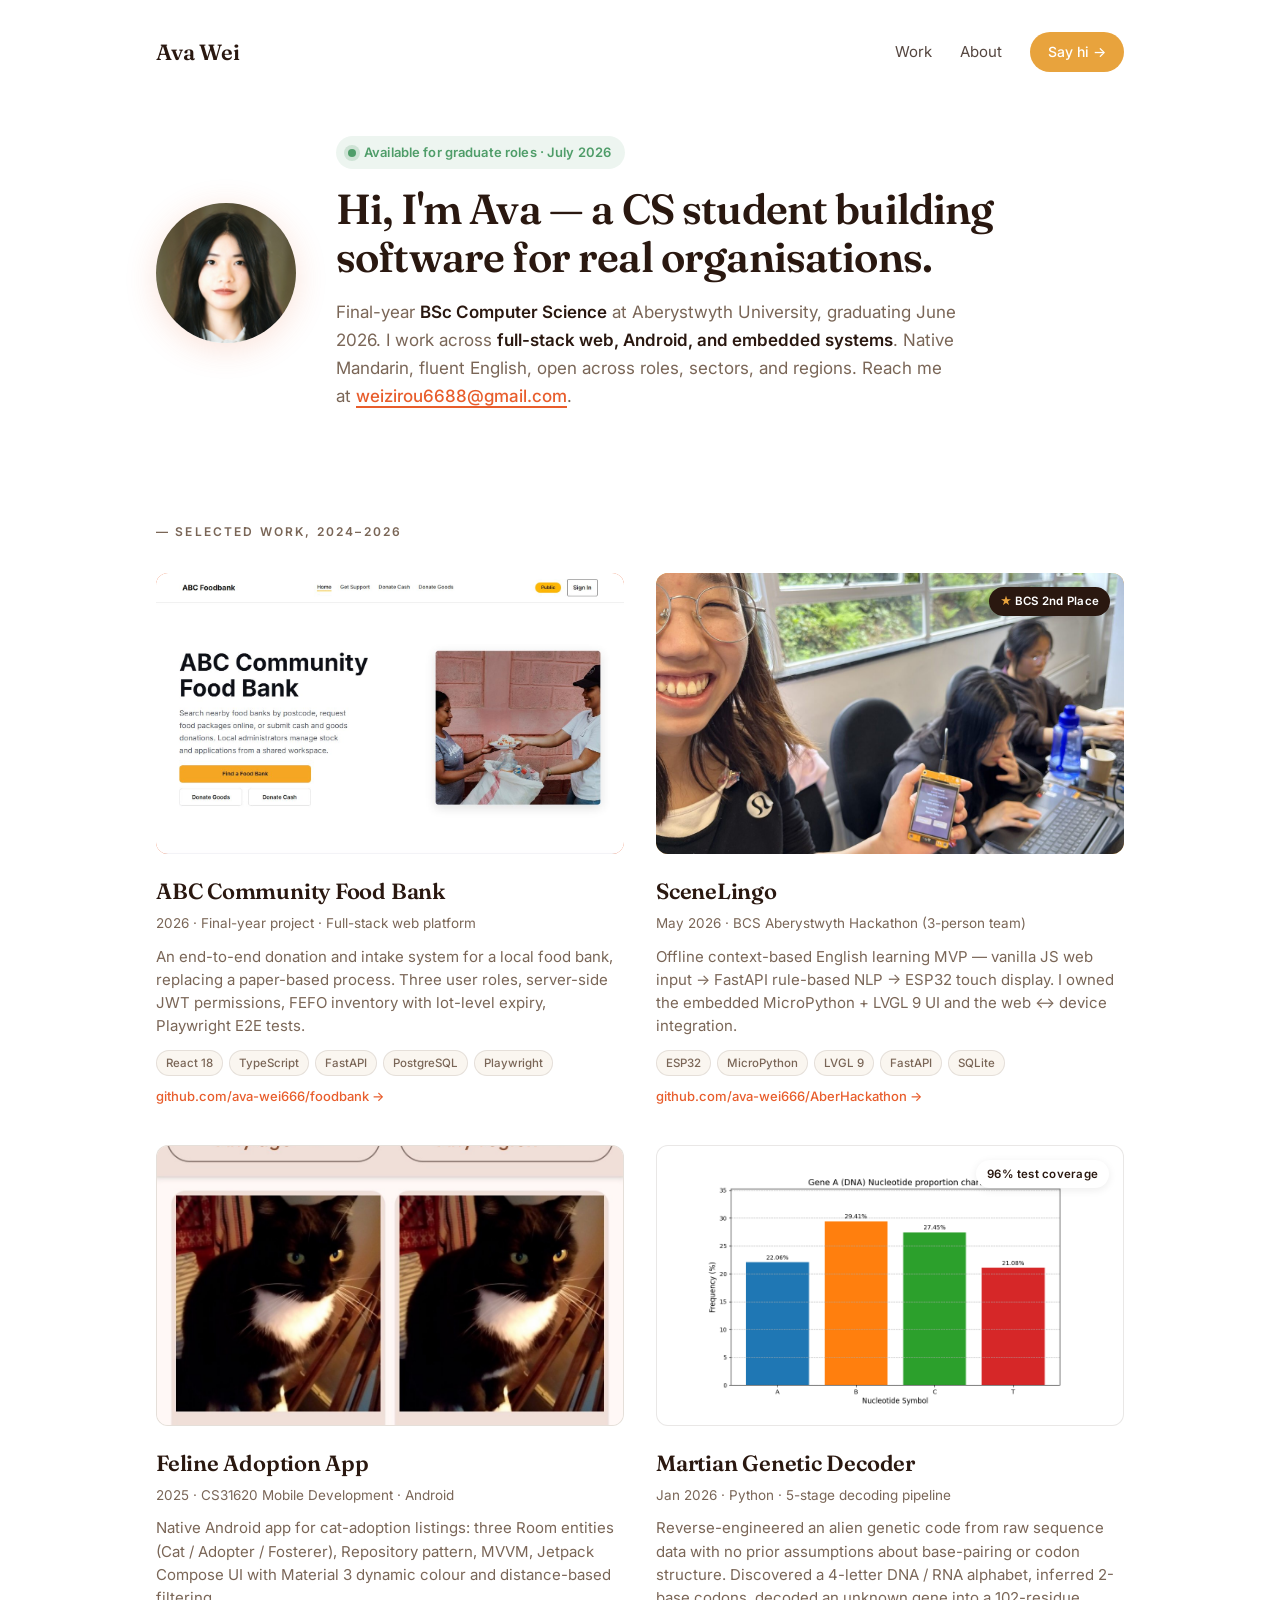
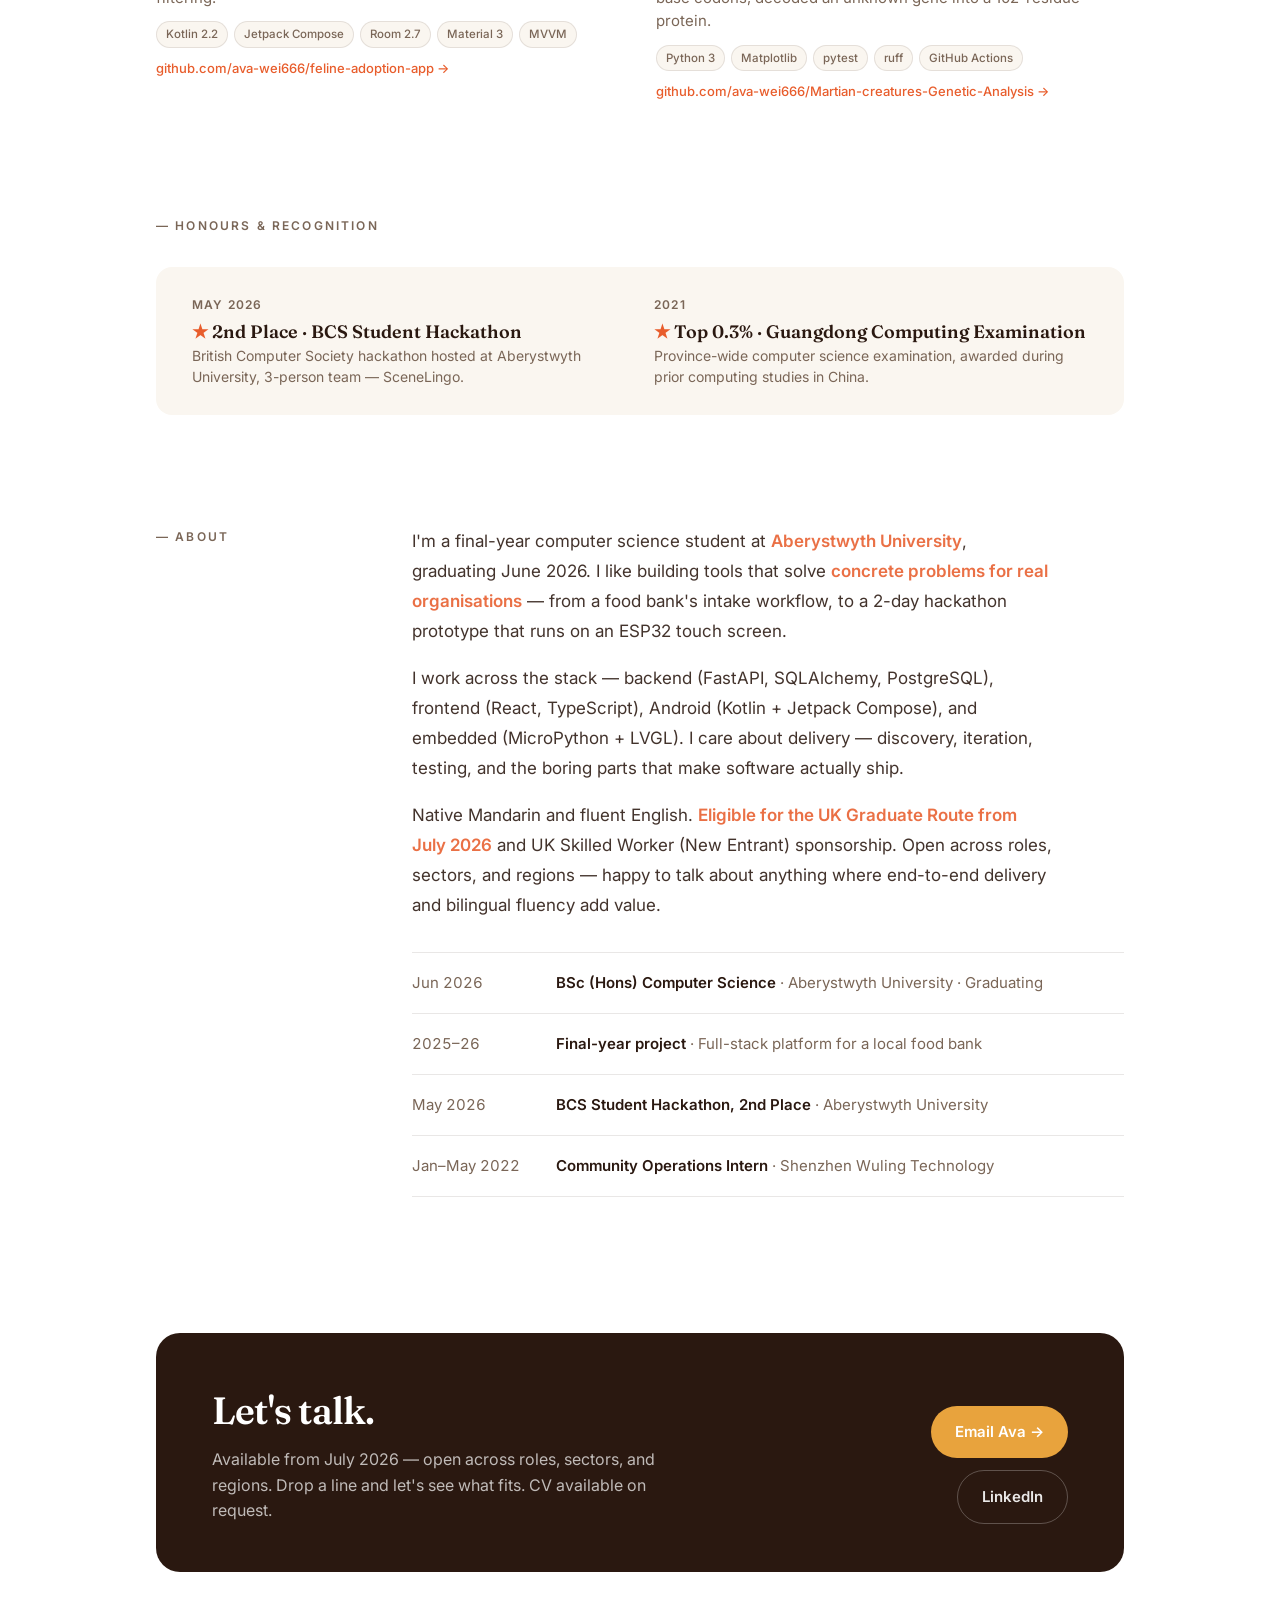
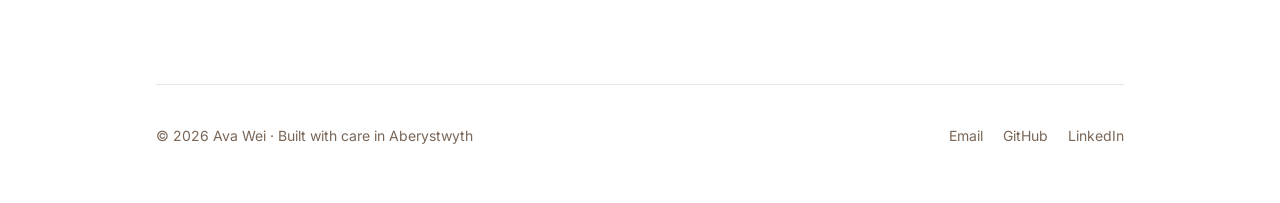
==== commit 15090e0c: "Add portrait photo + real project screenshots; broaden role/region copy" ====
--- a/index.html
+++ b/index.html
@@ -152,15 +152,10 @@
     width: 140px;
     height: 140px;
     border-radius: 50%;
-    background: var(--secondary);
-    display: flex;
-    align-items: center;
-    justify-content: center;
-    color: #fff;
-    font-family: "Fraunces", Georgia, serif;
-    font-size: 60px;
-    font-weight: 700;
+    object-fit: cover;
+    object-position: center;
     box-shadow: 0 6px 32px rgba(232, 93, 44, 0.18);
+    display: block;
   }
 
   .availability {
@@ -252,9 +247,20 @@
   .card-1 .illust { background: var(--secondary); }
   .card-2 .illust { background: var(--accent); }
   .card-3 .illust { background: var(--card); border: 1px solid var(--line); }
-  .card-4 .illust { background: #2A1810; }
-
-  .card .illust svg { width: 50%; height: 70%; }
+  .card-4 .illust { background: #FFFFFF; border: 1px solid var(--line); }
+
+  .card .illust img.shot {
+    position: absolute;
+    inset: 0;
+    width: 100%;
+    height: 100%;
+    object-fit: cover;
+    object-position: center;
+    display: block;
+  }
+  .card-1 .illust img.shot { object-position: top center; }
+  .card-3 .illust img.shot { object-position: center 30%; }
+  .card-4 .illust img.shot { object-fit: contain; padding: 12px; }
 
   .badge {
     position: absolute;
@@ -530,11 +536,11 @@
 
   <!-- ============ Hero ============ -->
   <header class="hero">
-    <div class="avatar" aria-hidden="true">A</div>
+    <img class="avatar" src="/assets/avatar.jpg" alt="Portrait of Ava Wei" width="140" height="140">
     <div>
-      <div class="availability"><span class="dot" aria-hidden="true"></span> Available for UK graduate roles · July 2026</div>
+      <div class="availability"><span class="dot" aria-hidden="true"></span> Available for graduate roles · July 2026</div>
       <h1>Hi, I'm Ava — a CS student building software for real organisations.</h1>
-      <p>Final-year <strong>BSc Computer Science</strong> at Aberystwyth University, graduating June 2026. I work across <strong>full-stack web, Android, and embedded systems</strong>. Native Mandarin, fluent English. Reach me at <a href="mailto:weizirou6688@gmail.com">weizirou6688@gmail.com</a>.</p>
+      <p>Final-year <strong>BSc Computer Science</strong> at Aberystwyth University, graduating June 2026. I work across <strong>full-stack web, Android, and embedded systems</strong>. Native Mandarin, fluent English, open across roles, sectors, and regions. Reach me at <a href="mailto:weizirou6688@gmail.com">weizirou6688@gmail.com</a>.</p>
     </div>
   </header>
 
@@ -547,14 +553,7 @@
       <article class="card card-1">
         <a class="card-link" href="https://github.com/ava-wei666/foodbank" target="_blank" rel="noopener" aria-label="ABC Community Food Bank project on GitHub">
           <div class="illust">
-            <svg viewBox="0 0 100 100" fill="none" xmlns="http://www.w3.org/2000/svg" aria-hidden="true">
-              <path d="M22 38 L50 24 L78 38 L78 76 L22 76 Z" fill="#FFFFFF" opacity="0.95"/>
-              <path d="M22 38 L50 52 L78 38" stroke="#E85D2C" stroke-width="2" fill="none"/>
-              <path d="M50 24 L50 52" stroke="#E85D2C" stroke-width="2"/>
-              <rect x="36" y="46" width="28" height="6" fill="#E8A33D" opacity="0.8"/>
-              <rect x="38" y="60" width="24" height="4" fill="#E85D2C" opacity="0.5"/>
-              <rect x="38" y="66" width="18" height="4" fill="#E85D2C" opacity="0.5"/>
-            </svg>
+            <img class="shot" src="/assets/projects/foodbank.jpg" alt="ABC Community Food Bank web platform homepage" loading="lazy">
           </div>
           <h3>ABC Community Food Bank</h3>
           <div class="meta">2026 · Final-year project · Full-stack web platform</div>
@@ -570,17 +569,8 @@
       <article class="card card-2">
         <a class="card-link" href="https://github.com/ava-wei666/AberHackathon" target="_blank" rel="noopener" aria-label="SceneLingo hackathon project on GitHub">
           <div class="illust">
+            <img class="shot" src="/assets/projects/scenelingo.jpg" alt="Ava holding the ESP32 SceneLingo device at the BCS hackathon" loading="lazy">
             <span class="badge badge-honor">BCS 2nd Place</span>
-            <svg viewBox="0 0 100 100" fill="none" xmlns="http://www.w3.org/2000/svg" aria-hidden="true">
-              <rect x="20" y="22" width="60" height="50" rx="4" fill="#2A1810"/>
-              <rect x="24" y="26" width="52" height="38" rx="2" fill="#FFFFFF"/>
-              <rect x="30" y="32" width="22" height="3" fill="#E85D2C"/>
-              <rect x="30" y="38" width="34" height="2" fill="#7A6657"/>
-              <rect x="30" y="44" width="28" height="2" fill="#7A6657"/>
-              <circle cx="44" cy="56" r="4" fill="#E8A33D"/>
-              <circle cx="56" cy="56" r="4" fill="#E85D2C"/>
-              <rect x="44" y="74" width="12" height="6" rx="1" fill="#2A1810"/>
-            </svg>
           </div>
           <h3>SceneLingo</h3>
           <div class="meta">May 2026 · BCS Aberystwyth Hackathon (3-person team)</div>
@@ -596,16 +586,7 @@
       <article class="card card-3">
         <a class="card-link" href="https://github.com/ava-wei666/feline-adoption-app" target="_blank" rel="noopener" aria-label="Feline Adoption Android app on GitHub">
           <div class="illust">
-            <svg viewBox="0 0 100 100" fill="none" xmlns="http://www.w3.org/2000/svg" aria-hidden="true">
-              <path d="M30 36 L22 24 L36 28 L50 24 L64 28 L78 24 L70 36 Q80 56 70 78 L30 78 Q20 56 30 36 Z" fill="#E85D2C"/>
-              <circle cx="42" cy="54" r="3.5" fill="#FFFFFF"/>
-              <circle cx="58" cy="54" r="3.5" fill="#FFFFFF"/>
-              <circle cx="42" cy="54" r="1.5" fill="#2A1810"/>
-              <circle cx="58" cy="54" r="1.5" fill="#2A1810"/>
-              <path d="M48 62 L50 65 L52 62 Z" fill="#2A1810"/>
-              <path d="M46 68 Q50 72 54 68" stroke="#2A1810" stroke-width="1.5" fill="none" stroke-linecap="round"/>
-              <path d="M30 70 L26 78 M70 70 L74 78" stroke="#2A1810" stroke-width="1.2" opacity="0.5"/>
-            </svg>
+            <img class="shot" src="/assets/projects/feline.jpg" alt="Feline Adoption Android app — cat catalogue with filters" loading="lazy">
           </div>
           <h3>Feline Adoption App</h3>
           <div class="meta">2025 · CS31620 Mobile Development · Android</div>
@@ -621,15 +602,8 @@
       <article class="card card-4">
         <a class="card-link" href="https://github.com/ava-wei666/Martian-creatures-Genetic-Analysis" target="_blank" rel="noopener" aria-label="Martian Genetic Decoder on GitHub">
           <div class="illust">
+            <img class="shot" src="/assets/projects/martian.png" alt="Gene A DNA nucleotide proportion chart" loading="lazy">
             <span class="badge">96% test coverage</span>
-            <svg viewBox="0 0 100 100" fill="none" xmlns="http://www.w3.org/2000/svg" aria-hidden="true">
-              <path d="M35 18 Q50 30 65 18 Q50 30 35 42 Q50 54 65 42 Q50 54 35 66 Q50 78 65 66 Q50 78 35 90" stroke="#E8A33D" stroke-width="2.5" fill="none"/>
-              <path d="M65 18 Q50 30 35 18 Q50 30 65 42 Q50 54 35 42 Q50 54 65 66 Q50 78 35 66 Q50 78 65 90" stroke="#E85D2C" stroke-width="2.5" fill="none"/>
-              <line x1="38" y1="27" x2="62" y2="27" stroke="#FFFFFF" stroke-width="1.5" opacity="0.7"/>
-              <line x1="38" y1="42" x2="62" y2="42" stroke="#FFFFFF" stroke-width="1.5" opacity="0.7"/>
-              <line x1="38" y1="57" x2="62" y2="57" stroke="#FFFFFF" stroke-width="1.5" opacity="0.7"/>
-              <line x1="38" y1="72" x2="62" y2="72" stroke="#FFFFFF" stroke-width="1.5" opacity="0.7"/>
-            </svg>
           </div>
           <h3>Martian Genetic Decoder</h3>
           <div class="meta">Jan 2026 · Python · 5-stage decoding pipeline</div>
@@ -668,7 +642,7 @@
       <div>
         <p>I'm a final-year computer science student at <strong>Aberystwyth University</strong>, graduating June 2026. I like building tools that solve <strong>concrete problems for real organisations</strong> — from a food bank's intake workflow, to a 2-day hackathon prototype that runs on an ESP32 touch screen.</p>
         <p>I work across the stack — backend (FastAPI, SQLAlchemy, PostgreSQL), frontend (React, TypeScript), Android (Kotlin + Jetpack Compose), and embedded (MicroPython + LVGL). I care about delivery — discovery, iteration, testing, and the boring parts that make software actually ship.</p>
-        <p>Native Mandarin and fluent English. <strong>Eligible for the UK Graduate Route from July 2026</strong> and UK Skilled Worker (New Entrant) sponsorship. Open to graduate roles in software engineering, data, and adjacent fields — particularly across UK and APAC.</p>
+        <p>Native Mandarin and fluent English. <strong>Eligible for the UK Graduate Route from July 2026</strong> and UK Skilled Worker (New Entrant) sponsorship. Open across roles, sectors, and regions — happy to talk about anything where end-to-end delivery and bilingual fluency add value.</p>
 
         <div class="timeline">
           <div class="timeline-row">
@@ -696,8 +670,8 @@
   <section id="contact">
     <div class="contact">
       <div>
-        <h2>Let's talk about graduate roles.</h2>
-        <p>I'm open to UK and APAC opportunities from July 2026 — software engineering, data, or any role where bilingual delivery is an asset. CV available on request.</p>
+        <h2>Let's talk.</h2>
+        <p>Available from July 2026 — open across roles, sectors, and regions. Drop a line and let's see what fits. CV available on request.</p>
       </div>
       <div class="actions">
         <a href="mailto:weizirou6688@gmail.com">Email Ava →</a>
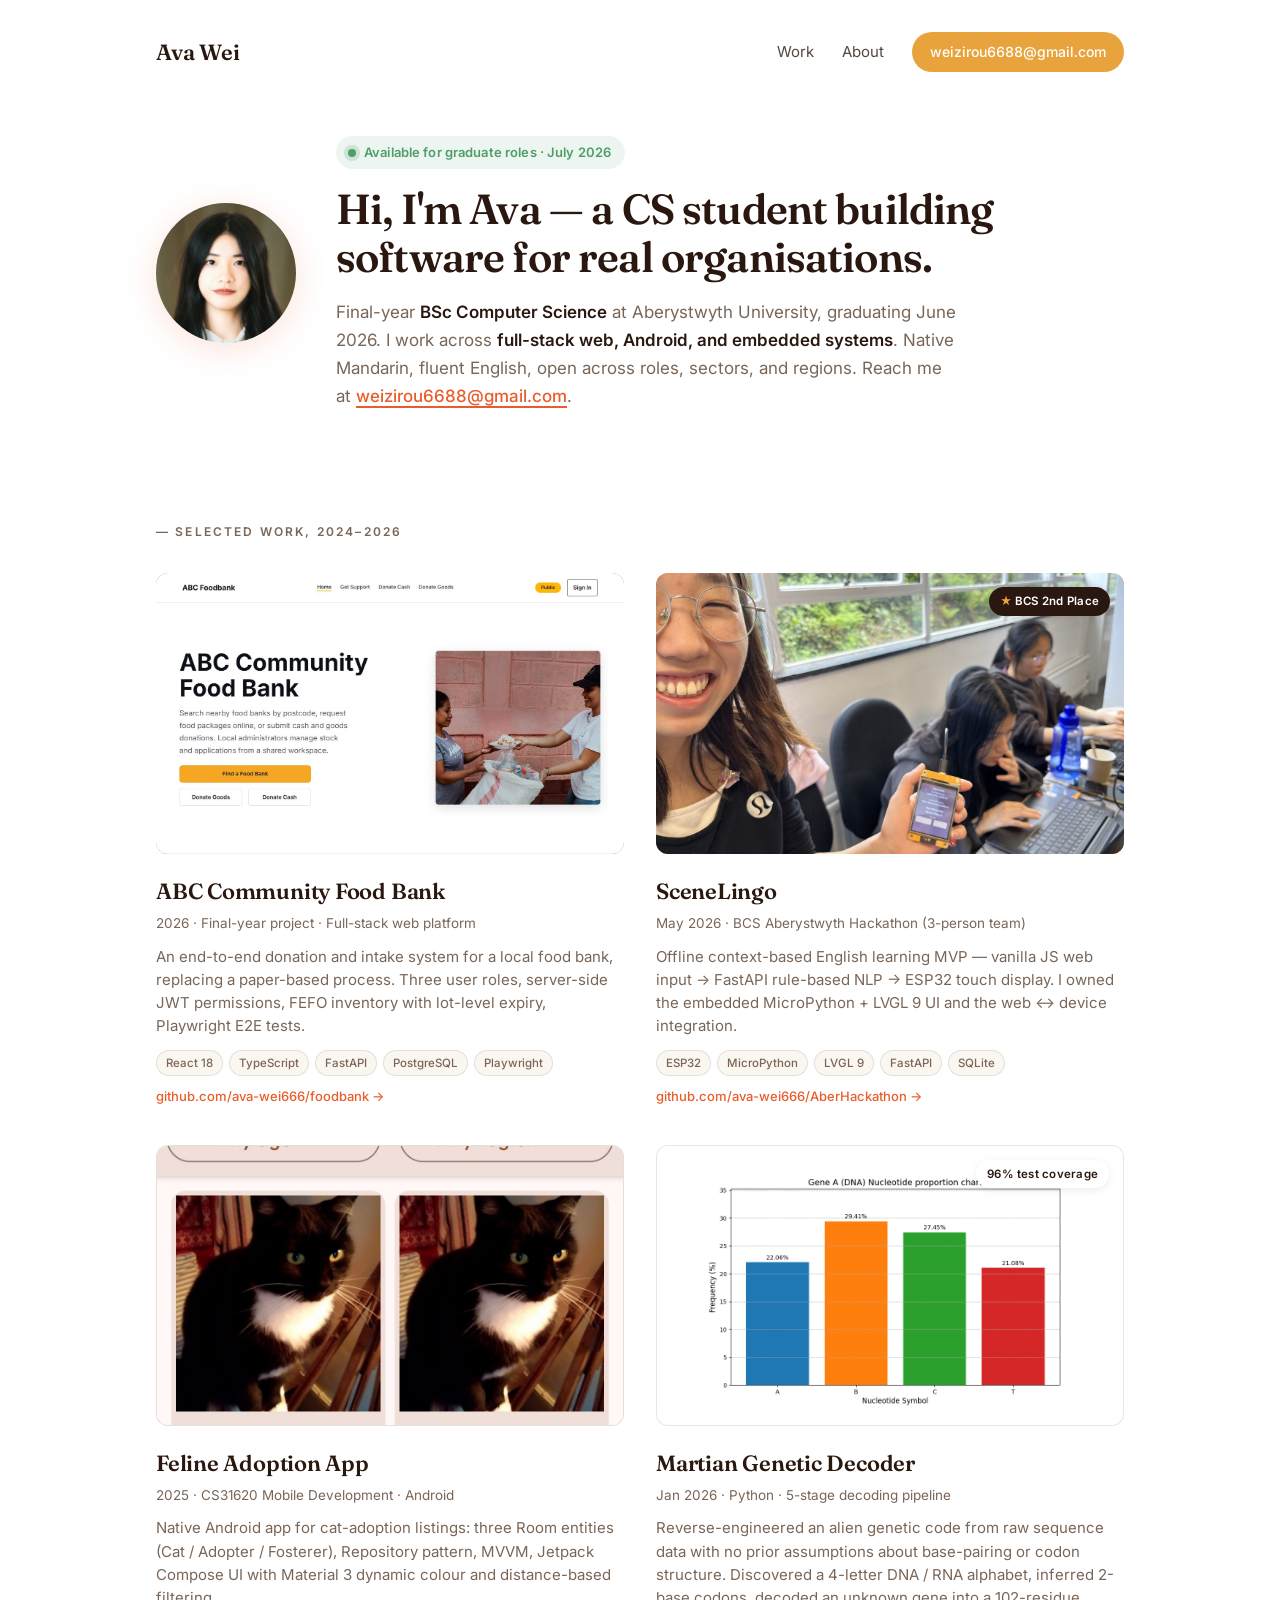
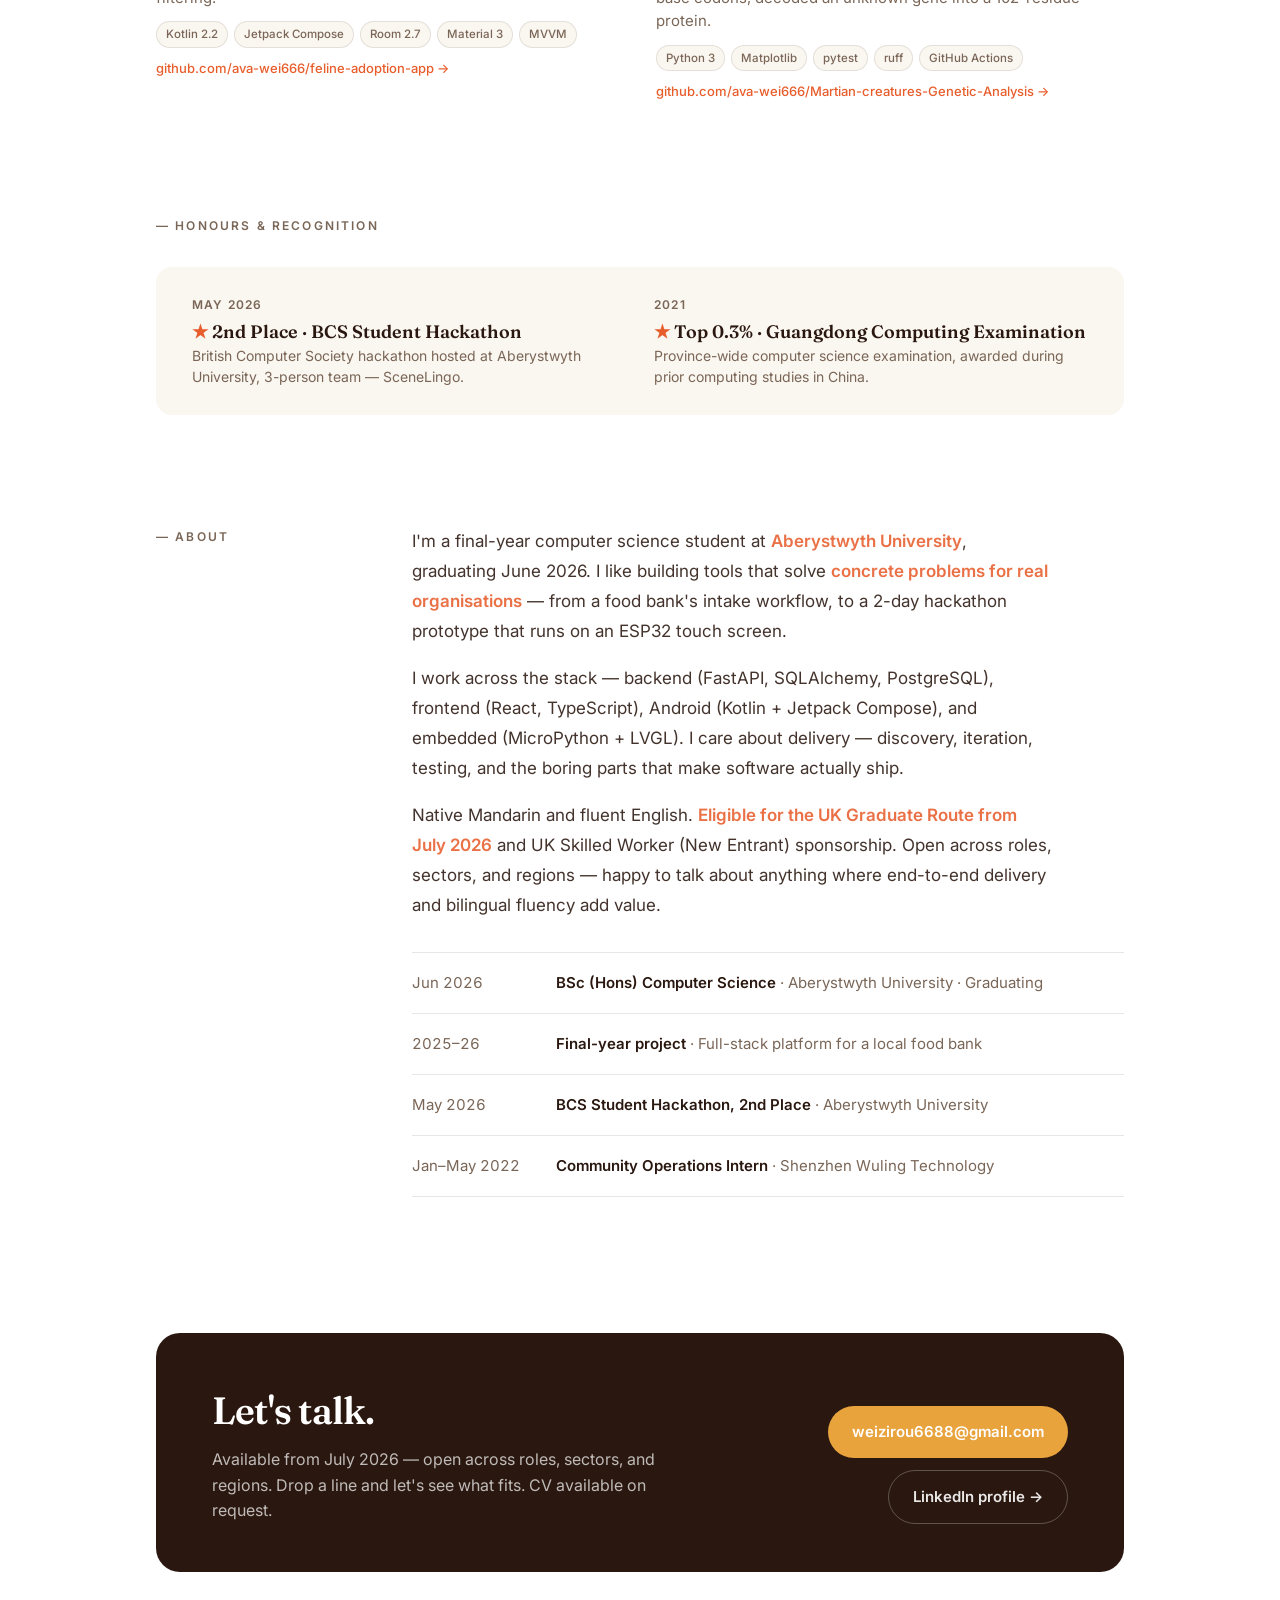
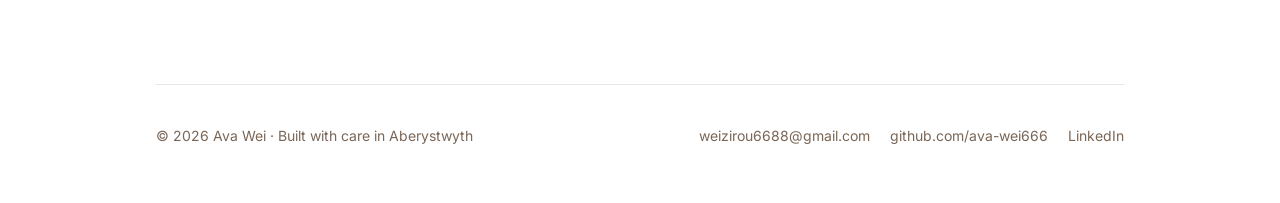
==== commit 2028b703: "Show actual email address in nav, contact CTA, and footer" ====
--- a/index.html
+++ b/index.html
@@ -137,8 +137,13 @@
     font-weight: 500;
     font-size: 14px;
     transition: background 0.15s;
+    white-space: nowrap;
+    font-variant-numeric: tabular-nums;
   }
   .nav-cta:hover { background: var(--accent-hover); }
+  @media (max-width: 480px) {
+    .nav-cta { font-size: 12.5px; padding: 8px 14px; }
+  }
 
   /* ============ Hero ============ */
   .hero {
@@ -530,7 +535,7 @@
     <div class="nav-links">
       <a href="#work">Work</a>
       <a href="#about">About</a>
-      <a href="mailto:weizirou6688@gmail.com" class="nav-cta">Say hi →</a>
+      <a href="mailto:weizirou6688@gmail.com" class="nav-cta">weizirou6688@gmail.com</a>
     </div>
   </nav>
 
@@ -674,8 +679,8 @@
         <p>Available from July 2026 — open across roles, sectors, and regions. Drop a line and let's see what fits. CV available on request.</p>
       </div>
       <div class="actions">
-        <a href="mailto:weizirou6688@gmail.com">Email Ava →</a>
-        <a class="secondary" href="https://www.linkedin.com/in/ava-wei-b43678387" target="_blank" rel="noopener">LinkedIn</a>
+        <a href="mailto:weizirou6688@gmail.com">weizirou6688@gmail.com</a>
+        <a class="secondary" href="https://www.linkedin.com/in/ava-wei-b43678387" target="_blank" rel="noopener">LinkedIn profile →</a>
       </div>
     </div>
   </section>
@@ -684,8 +689,8 @@
   <footer>
     <span>© 2026 Ava Wei · Built with care in Aberystwyth</span>
     <div class="social">
-      <a href="mailto:weizirou6688@gmail.com">Email</a>
-      <a href="https://github.com/ava-wei666" target="_blank" rel="noopener">GitHub</a>
+      <a href="mailto:weizirou6688@gmail.com">weizirou6688@gmail.com</a>
+      <a href="https://github.com/ava-wei666" target="_blank" rel="noopener">github.com/ava-wei666</a>
       <a href="https://www.linkedin.com/in/ava-wei-b43678387" target="_blank" rel="noopener">LinkedIn</a>
     </div>
   </footer>
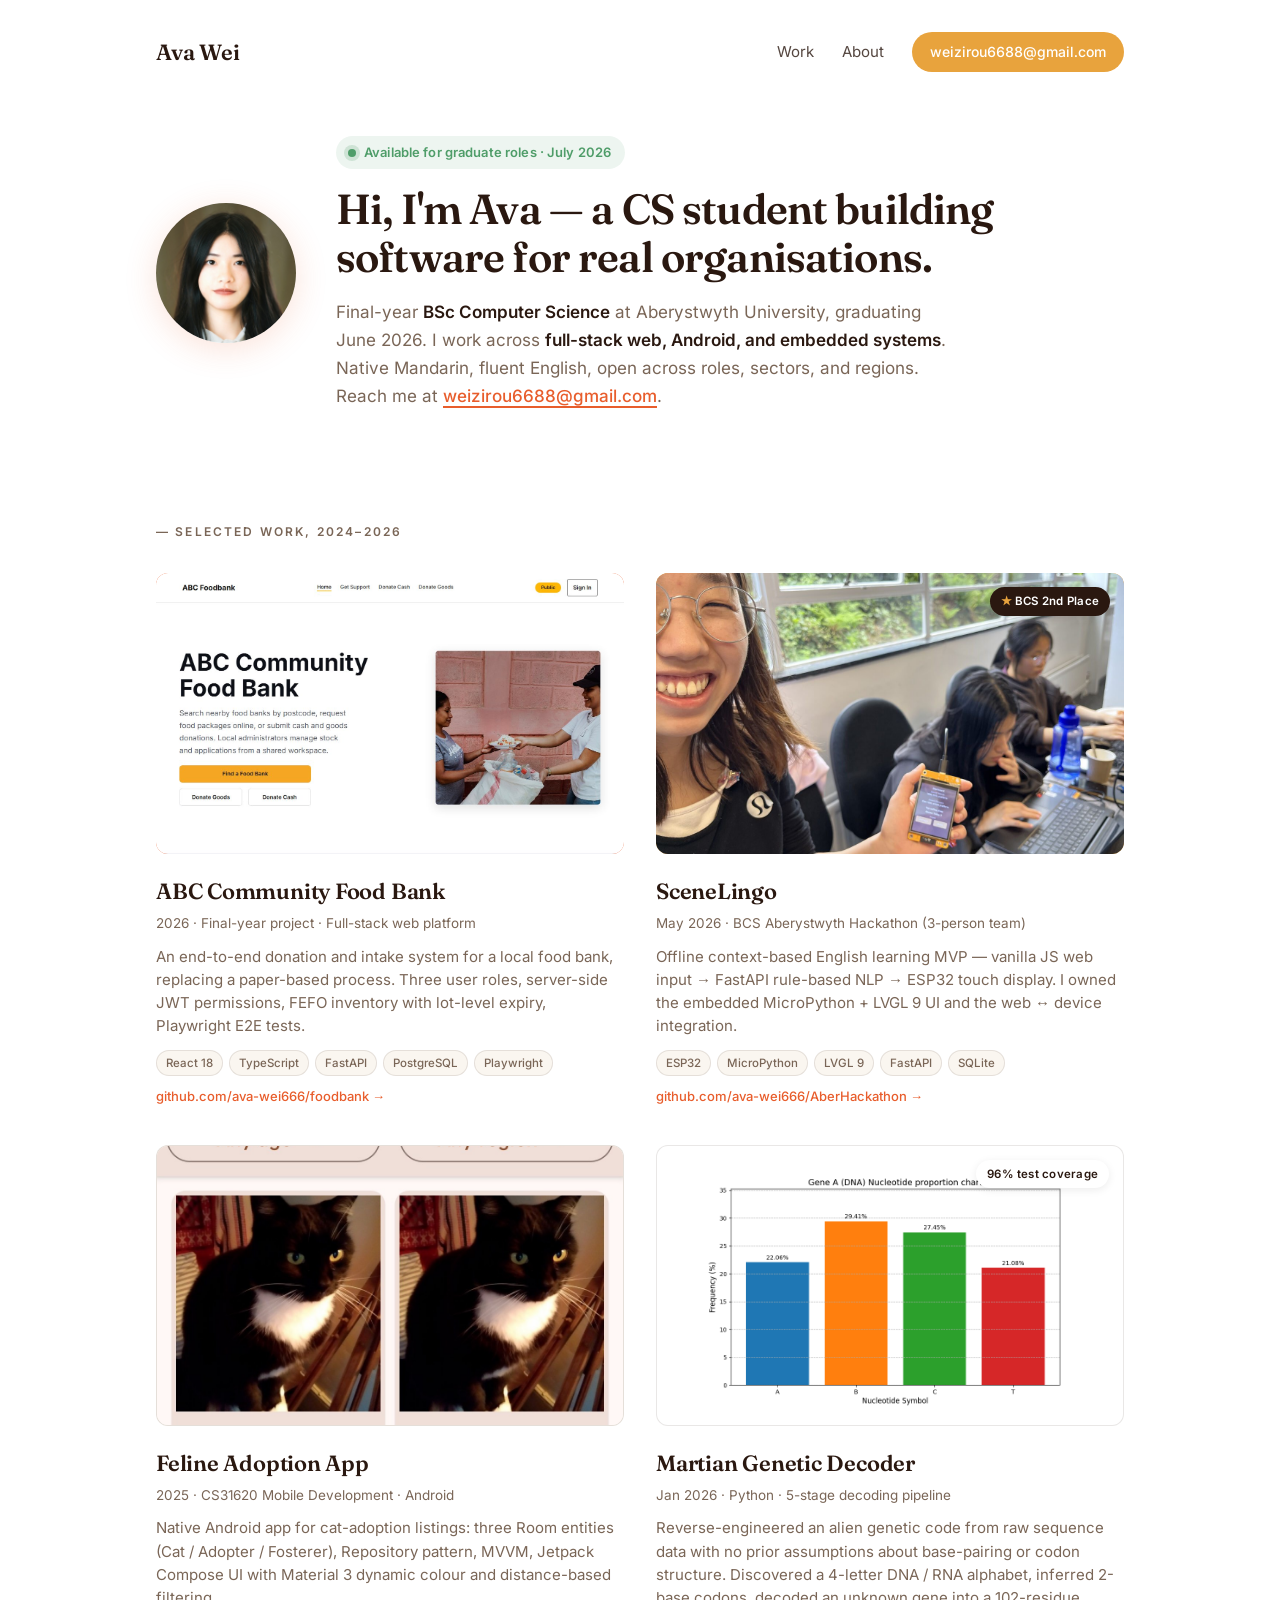
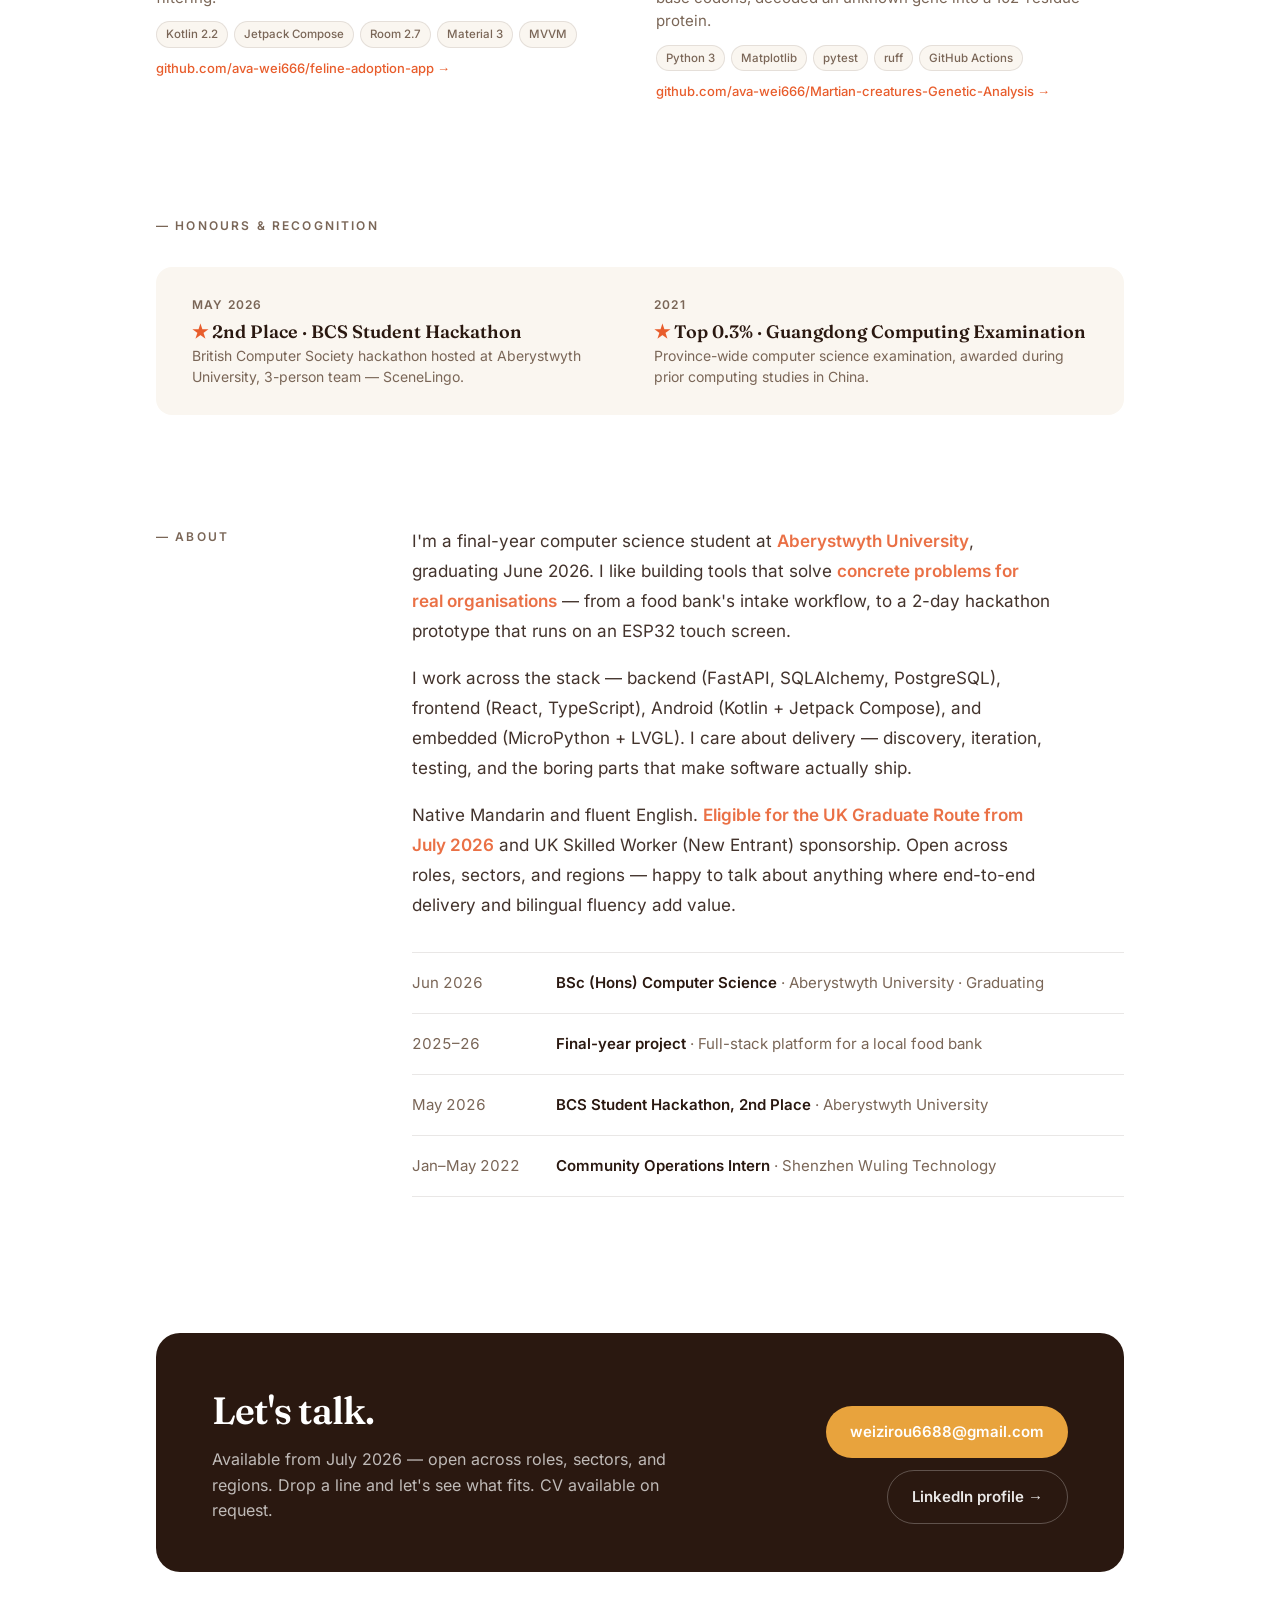
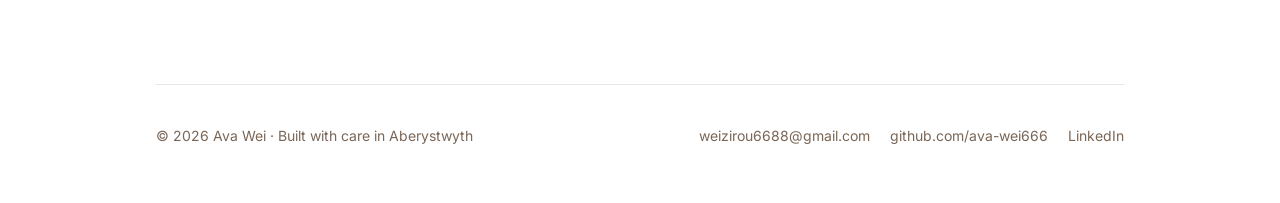
==== commit 221804ed: "Self-host Fraunces + Inter fonts (drop Google Fonts dependency) Google Fonts (fonts.googleapis.com /" ====
--- a/index.html
+++ b/index.html
@@ -49,9 +49,7 @@
 }
 </script>
 
-<link rel="preconnect" href="https://fonts.googleapis.com">
-<link rel="preconnect" href="https://fonts.gstatic.com" crossorigin>
-<link href="https://fonts.googleapis.com/css2?family=Fraunces:opsz,wght@9..144,400;9..144,500;9..144,600;9..144,700&family=Inter:wght@400;500;600&display=swap" rel="stylesheet">
+<link rel="stylesheet" href="/assets/fonts/fonts.css">
 
 <style>
   :root {
--- a/assets/fonts/fonts.css
+++ b/assets/fonts/fonts.css
@@ -0,0 +1,297 @@
+/* vietnamese */
+@font-face {
+  font-family: 'Fraunces';
+  font-style: normal;
+  font-weight: 400;
+  font-display: swap;
+  src: url(f1.woff2) format('woff2');
+  unicode-range: U+0102-0103, U+0110-0111, U+0128-0129, U+0168-0169, U+01A0-01A1, U+01AF-01B0, U+0300-0301, U+0303-0304, U+0308-0309, U+0323, U+0329, U+1EA0-1EF9, U+20AB;
+}
+/* latin-ext */
+@font-face {
+  font-family: 'Fraunces';
+  font-style: normal;
+  font-weight: 400;
+  font-display: swap;
+  src: url(f2.woff2) format('woff2');
+  unicode-range: U+0100-02BA, U+02BD-02C5, U+02C7-02CC, U+02CE-02D7, U+02DD-02FF, U+0304, U+0308, U+0329, U+1D00-1DBF, U+1E00-1E9F, U+1EF2-1EFF, U+2020, U+20A0-20AB, U+20AD-20C0, U+2113, U+2C60-2C7F, U+A720-A7FF;
+}
+/* latin */
+@font-face {
+  font-family: 'Fraunces';
+  font-style: normal;
+  font-weight: 400;
+  font-display: swap;
+  src: url(f3.woff2) format('woff2');
+  unicode-range: U+0000-00FF, U+0131, U+0152-0153, U+02BB-02BC, U+02C6, U+02DA, U+02DC, U+0304, U+0308, U+0329, U+2000-206F, U+20AC, U+2122, U+2191, U+2193, U+2212, U+2215, U+FEFF, U+FFFD;
+}
+/* vietnamese */
+@font-face {
+  font-family: 'Fraunces';
+  font-style: normal;
+  font-weight: 500;
+  font-display: swap;
+  src: url(f1.woff2) format('woff2');
+  unicode-range: U+0102-0103, U+0110-0111, U+0128-0129, U+0168-0169, U+01A0-01A1, U+01AF-01B0, U+0300-0301, U+0303-0304, U+0308-0309, U+0323, U+0329, U+1EA0-1EF9, U+20AB;
+}
+/* latin-ext */
+@font-face {
+  font-family: 'Fraunces';
+  font-style: normal;
+  font-weight: 500;
+  font-display: swap;
+  src: url(f2.woff2) format('woff2');
+  unicode-range: U+0100-02BA, U+02BD-02C5, U+02C7-02CC, U+02CE-02D7, U+02DD-02FF, U+0304, U+0308, U+0329, U+1D00-1DBF, U+1E00-1E9F, U+1EF2-1EFF, U+2020, U+20A0-20AB, U+20AD-20C0, U+2113, U+2C60-2C7F, U+A720-A7FF;
+}
+/* latin */
+@font-face {
+  font-family: 'Fraunces';
+  font-style: normal;
+  font-weight: 500;
+  font-display: swap;
+  src: url(f3.woff2) format('woff2');
+  unicode-range: U+0000-00FF, U+0131, U+0152-0153, U+02BB-02BC, U+02C6, U+02DA, U+02DC, U+0304, U+0308, U+0329, U+2000-206F, U+20AC, U+2122, U+2191, U+2193, U+2212, U+2215, U+FEFF, U+FFFD;
+}
+/* vietnamese */
+@font-face {
+  font-family: 'Fraunces';
+  font-style: normal;
+  font-weight: 600;
+  font-display: swap;
+  src: url(f1.woff2) format('woff2');
+  unicode-range: U+0102-0103, U+0110-0111, U+0128-0129, U+0168-0169, U+01A0-01A1, U+01AF-01B0, U+0300-0301, U+0303-0304, U+0308-0309, U+0323, U+0329, U+1EA0-1EF9, U+20AB;
+}
+/* latin-ext */
+@font-face {
+  font-family: 'Fraunces';
+  font-style: normal;
+  font-weight: 600;
+  font-display: swap;
+  src: url(f2.woff2) format('woff2');
+  unicode-range: U+0100-02BA, U+02BD-02C5, U+02C7-02CC, U+02CE-02D7, U+02DD-02FF, U+0304, U+0308, U+0329, U+1D00-1DBF, U+1E00-1E9F, U+1EF2-1EFF, U+2020, U+20A0-20AB, U+20AD-20C0, U+2113, U+2C60-2C7F, U+A720-A7FF;
+}
+/* latin */
+@font-face {
+  font-family: 'Fraunces';
+  font-style: normal;
+  font-weight: 600;
+  font-display: swap;
+  src: url(f3.woff2) format('woff2');
+  unicode-range: U+0000-00FF, U+0131, U+0152-0153, U+02BB-02BC, U+02C6, U+02DA, U+02DC, U+0304, U+0308, U+0329, U+2000-206F, U+20AC, U+2122, U+2191, U+2193, U+2212, U+2215, U+FEFF, U+FFFD;
+}
+/* vietnamese */
+@font-face {
+  font-family: 'Fraunces';
+  font-style: normal;
+  font-weight: 700;
+  font-display: swap;
+  src: url(f1.woff2) format('woff2');
+  unicode-range: U+0102-0103, U+0110-0111, U+0128-0129, U+0168-0169, U+01A0-01A1, U+01AF-01B0, U+0300-0301, U+0303-0304, U+0308-0309, U+0323, U+0329, U+1EA0-1EF9, U+20AB;
+}
+/* latin-ext */
+@font-face {
+  font-family: 'Fraunces';
+  font-style: normal;
+  font-weight: 700;
+  font-display: swap;
+  src: url(f2.woff2) format('woff2');
+  unicode-range: U+0100-02BA, U+02BD-02C5, U+02C7-02CC, U+02CE-02D7, U+02DD-02FF, U+0304, U+0308, U+0329, U+1D00-1DBF, U+1E00-1E9F, U+1EF2-1EFF, U+2020, U+20A0-20AB, U+20AD-20C0, U+2113, U+2C60-2C7F, U+A720-A7FF;
+}
+/* latin */
+@font-face {
+  font-family: 'Fraunces';
+  font-style: normal;
+  font-weight: 700;
+  font-display: swap;
+  src: url(f3.woff2) format('woff2');
+  unicode-range: U+0000-00FF, U+0131, U+0152-0153, U+02BB-02BC, U+02C6, U+02DA, U+02DC, U+0304, U+0308, U+0329, U+2000-206F, U+20AC, U+2122, U+2191, U+2193, U+2212, U+2215, U+FEFF, U+FFFD;
+}
+/* cyrillic-ext */
+@font-face {
+  font-family: 'Inter';
+  font-style: normal;
+  font-weight: 400;
+  font-display: swap;
+  src: url(f4.woff2) format('woff2');
+  unicode-range: U+0460-052F, U+1C80-1C8A, U+20B4, U+2DE0-2DFF, U+A640-A69F, U+FE2E-FE2F;
+}
+/* cyrillic */
+@font-face {
+  font-family: 'Inter';
+  font-style: normal;
+  font-weight: 400;
+  font-display: swap;
+  src: url(f5.woff2) format('woff2');
+  unicode-range: U+0301, U+0400-045F, U+0490-0491, U+04B0-04B1, U+2116;
+}
+/* greek-ext */
+@font-face {
+  font-family: 'Inter';
+  font-style: normal;
+  font-weight: 400;
+  font-display: swap;
+  src: url(f6.woff2) format('woff2');
+  unicode-range: U+1F00-1FFF;
+}
+/* greek */
+@font-face {
+  font-family: 'Inter';
+  font-style: normal;
+  font-weight: 400;
+  font-display: swap;
+  src: url(f7.woff2) format('woff2');
+  unicode-range: U+0370-0377, U+037A-037F, U+0384-038A, U+038C, U+038E-03A1, U+03A3-03FF;
+}
+/* vietnamese */
+@font-face {
+  font-family: 'Inter';
+  font-style: normal;
+  font-weight: 400;
+  font-display: swap;
+  src: url(f8.woff2) format('woff2');
+  unicode-range: U+0102-0103, U+0110-0111, U+0128-0129, U+0168-0169, U+01A0-01A1, U+01AF-01B0, U+0300-0301, U+0303-0304, U+0308-0309, U+0323, U+0329, U+1EA0-1EF9, U+20AB;
+}
+/* latin-ext */
+@font-face {
+  font-family: 'Inter';
+  font-style: normal;
+  font-weight: 400;
+  font-display: swap;
+  src: url(f9.woff2) format('woff2');
+  unicode-range: U+0100-02BA, U+02BD-02C5, U+02C7-02CC, U+02CE-02D7, U+02DD-02FF, U+0304, U+0308, U+0329, U+1D00-1DBF, U+1E00-1E9F, U+1EF2-1EFF, U+2020, U+20A0-20AB, U+20AD-20C0, U+2113, U+2C60-2C7F, U+A720-A7FF;
+}
+/* latin */
+@font-face {
+  font-family: 'Inter';
+  font-style: normal;
+  font-weight: 400;
+  font-display: swap;
+  src: url(f10.woff2) format('woff2');
+  unicode-range: U+0000-00FF, U+0131, U+0152-0153, U+02BB-02BC, U+02C6, U+02DA, U+02DC, U+0304, U+0308, U+0329, U+2000-206F, U+20AC, U+2122, U+2191, U+2193, U+2212, U+2215, U+FEFF, U+FFFD;
+}
+/* cyrillic-ext */
+@font-face {
+  font-family: 'Inter';
+  font-style: normal;
+  font-weight: 500;
+  font-display: swap;
+  src: url(f4.woff2) format('woff2');
+  unicode-range: U+0460-052F, U+1C80-1C8A, U+20B4, U+2DE0-2DFF, U+A640-A69F, U+FE2E-FE2F;
+}
+/* cyrillic */
+@font-face {
+  font-family: 'Inter';
+  font-style: normal;
+  font-weight: 500;
+  font-display: swap;
+  src: url(f5.woff2) format('woff2');
+  unicode-range: U+0301, U+0400-045F, U+0490-0491, U+04B0-04B1, U+2116;
+}
+/* greek-ext */
+@font-face {
+  font-family: 'Inter';
+  font-style: normal;
+  font-weight: 500;
+  font-display: swap;
+  src: url(f6.woff2) format('woff2');
+  unicode-range: U+1F00-1FFF;
+}
+/* greek */
+@font-face {
+  font-family: 'Inter';
+  font-style: normal;
+  font-weight: 500;
+  font-display: swap;
+  src: url(f7.woff2) format('woff2');
+  unicode-range: U+0370-0377, U+037A-037F, U+0384-038A, U+038C, U+038E-03A1, U+03A3-03FF;
+}
+/* vietnamese */
+@font-face {
+  font-family: 'Inter';
+  font-style: normal;
+  font-weight: 500;
+  font-display: swap;
+  src: url(f8.woff2) format('woff2');
+  unicode-range: U+0102-0103, U+0110-0111, U+0128-0129, U+0168-0169, U+01A0-01A1, U+01AF-01B0, U+0300-0301, U+0303-0304, U+0308-0309, U+0323, U+0329, U+1EA0-1EF9, U+20AB;
+}
+/* latin-ext */
+@font-face {
+  font-family: 'Inter';
+  font-style: normal;
+  font-weight: 500;
+  font-display: swap;
+  src: url(f9.woff2) format('woff2');
+  unicode-range: U+0100-02BA, U+02BD-02C5, U+02C7-02CC, U+02CE-02D7, U+02DD-02FF, U+0304, U+0308, U+0329, U+1D00-1DBF, U+1E00-1E9F, U+1EF2-1EFF, U+2020, U+20A0-20AB, U+20AD-20C0, U+2113, U+2C60-2C7F, U+A720-A7FF;
+}
+/* latin */
+@font-face {
+  font-family: 'Inter';
+  font-style: normal;
+  font-weight: 500;
+  font-display: swap;
+  src: url(f10.woff2) format('woff2');
+  unicode-range: U+0000-00FF, U+0131, U+0152-0153, U+02BB-02BC, U+02C6, U+02DA, U+02DC, U+0304, U+0308, U+0329, U+2000-206F, U+20AC, U+2122, U+2191, U+2193, U+2212, U+2215, U+FEFF, U+FFFD;
+}
+/* cyrillic-ext */
+@font-face {
+  font-family: 'Inter';
+  font-style: normal;
+  font-weight: 600;
+  font-display: swap;
+  src: url(f4.woff2) format('woff2');
+  unicode-range: U+0460-052F, U+1C80-1C8A, U+20B4, U+2DE0-2DFF, U+A640-A69F, U+FE2E-FE2F;
+}
+/* cyrillic */
+@font-face {
+  font-family: 'Inter';
+  font-style: normal;
+  font-weight: 600;
+  font-display: swap;
+  src: url(f5.woff2) format('woff2');
+  unicode-range: U+0301, U+0400-045F, U+0490-0491, U+04B0-04B1, U+2116;
+}
+/* greek-ext */
+@font-face {
+  font-family: 'Inter';
+  font-style: normal;
+  font-weight: 600;
+  font-display: swap;
+  src: url(f6.woff2) format('woff2');
+  unicode-range: U+1F00-1FFF;
+}
+/* greek */
+@font-face {
+  font-family: 'Inter';
+  font-style: normal;
+  font-weight: 600;
+  font-display: swap;
+  src: url(f7.woff2) format('woff2');
+  unicode-range: U+0370-0377, U+037A-037F, U+0384-038A, U+038C, U+038E-03A1, U+03A3-03FF;
+}
+/* vietnamese */
+@font-face {
+  font-family: 'Inter';
+  font-style: normal;
+  font-weight: 600;
+  font-display: swap;
+  src: url(f8.woff2) format('woff2');
+  unicode-range: U+0102-0103, U+0110-0111, U+0128-0129, U+0168-0169, U+01A0-01A1, U+01AF-01B0, U+0300-0301, U+0303-0304, U+0308-0309, U+0323, U+0329, U+1EA0-1EF9, U+20AB;
+}
+/* latin-ext */
+@font-face {
+  font-family: 'Inter';
+  font-style: normal;
+  font-weight: 600;
+  font-display: swap;
+  src: url(f9.woff2) format('woff2');
+  unicode-range: U+0100-02BA, U+02BD-02C5, U+02C7-02CC, U+02CE-02D7, U+02DD-02FF, U+0304, U+0308, U+0329, U+1D00-1DBF, U+1E00-1E9F, U+1EF2-1EFF, U+2020, U+20A0-20AB, U+20AD-20C0, U+2113, U+2C60-2C7F, U+A720-A7FF;
+}
+/* latin */
+@font-face {
+  font-family: 'Inter';
+  font-style: normal;
+  font-weight: 600;
+  font-display: swap;
+  src: url(f10.woff2) format('woff2');
+  unicode-range: U+0000-00FF, U+0131, U+0152-0153, U+02BB-02BC, U+02C6, U+02DA, U+02DC, U+0304, U+0308, U+0329, U+2000-206F, U+20AC, U+2122, U+2191, U+2193, U+2212, U+2215, U+FEFF, U+FFFD;
+}
